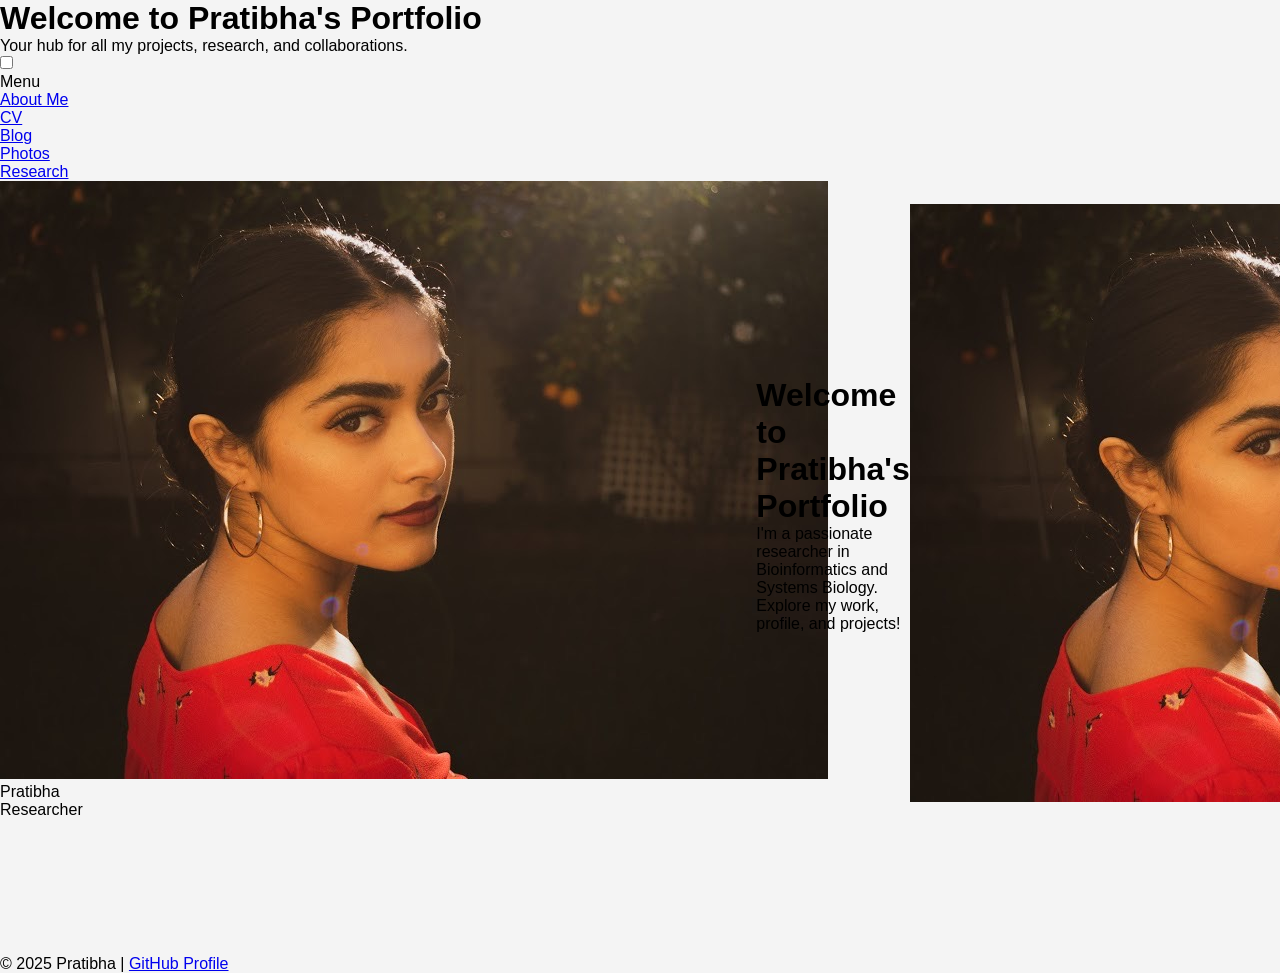
==== index.html @ 1243ffb3 "Update index.html" ====
<!DOCTYPE html>
<html lang="en">
<head>
    <meta charset="UTF-8">
    <meta name="viewport" content="width=device-width, initial-scale=1.0">
    <title>Pratibha's Portfolio</title>
    <link rel="stylesheet" href="assets/css/styles.css">
</head>
<body>
    <header>
        <h1>Welcome to Pratibha's Portfolio</h1>
        <p>Your hub for all my projects, research, and collaborations.</p>
    </header>
    <div class="container">
        <div id="nav-bar">
            <input type="checkbox" id="nav-toggle">
            <div id="nav-header">
                <label for="nav-toggle">
                    <div id="nav-toggle-burger"></div>
                </label>
                <div id="nav-title">Menu</div>
            </div>
            <div id="nav-content">
                <ul>
                    <li><a href="about.html">About Me</a></li>
                    <li><a href="cv.html">CV</a></li>
                    <li><a href="blog.html">Blog</a></li>
                    <li><a href="photos.html">Photos</a></li>
                    <li><a href="research.html">Research</a></li>
                </ul>
            </div>
            <div id="nav-footer">
                <div id="nav-footer-heading">
                    <div id="nav-footer-avatar">
                        <img src="assets/images/js/IMG_2873.JPG" alt="Profile Picture">
                    </div>
                    <div id="nav-footer-titlebox">
                        <p id="nav-footer-title">Pratibha</p>
                        <p id="nav-footer-subtitle">Researcher</p>
                    </div>
                </div>
            </div>
        </div>
        <div class="main-content">
            <div class="intro">
                <h1>Welcome to Pratibha's Portfolio</h1>
                <p>I'm a passionate researcher in Bioinformatics and Systems Biology. Explore my work, profile, and projects!</p>
            </div>
            <div class="profile-picture">
                <img src="assets/images/js/IMG_2873.JPG" alt="Profile Picture">
            </div>
            <div class="cta">
                <a href="https://github.com/your-username" target="_blank">Visit My GitHub</a>
            </div>
            <div class="features">
                <div class="feature">
                    <h3>Open Source Projects</h3>
                    <p>Explore a variety of open-source repositories covering diverse topics.</p>
                </div>
                <div class="feature">
                    <h3>Collaborative Work</h3>
                    <p>Discover my collaborative efforts with other developers and researchers.</p>
                </div>
                <div class="feature">
                    <h3>Documentation</h3>
                    <p>Comprehensive guides and documentation for all my projects.</p>
                </div>
            </div>
        </div>
    </div>
    <footer class="footer">
        <p>&copy; 2025 Pratibha | <a href="https://github.com/your-username" target="_blank">GitHub Profile</a></p>
    </footer>
</body>
</html>
---- assets/css/styles.css ----
/* General Reset */
* {
    margin: 0;
    padding: 0;
    box-sizing: border-box;
}

body {
    font-family: Roboto, sans-serif;
    background-color: #f4f4f4;
}

/* Container for the layout */
.container {
    display: flex;
    height: 100vh;
}

/* Sidebar styling */
.sidebar {
    width: 10%;
    background-color: rgba(51, 51, 51, 0.8); /* 80% opacity */
    color: white;
    padding: 20px;
    display: flex;
    flex-direction: column;
    align-items: center;
}

.sidebar h1 {
    font-size: 24px;
    margin-bottom: 30px;
}

.sidebar ul {
    list-style: none;
    padding: 0;
}

.sidebar ul li {
    margin: 15px 0;
}

.sidebar ul li a {
    color: white;
    text-decoration: none;
    font-size: 18px;
}

.sidebar ul li a:hover {
    text-decoration: underline;
}

/* Main content area styling */
.main-content {
    width: 80%;
    background: url('assets/images/profile.jpg') no-repeat center center;
    background-size: cover; /* Ensures the image covers the entire area */
    display: flex;
    justify-content: center;
    align-items: center;
}

/* Profile picture styling */
.profile-pic {
    width: 60%;
    height: auto;
    border-radius: 10px;
}
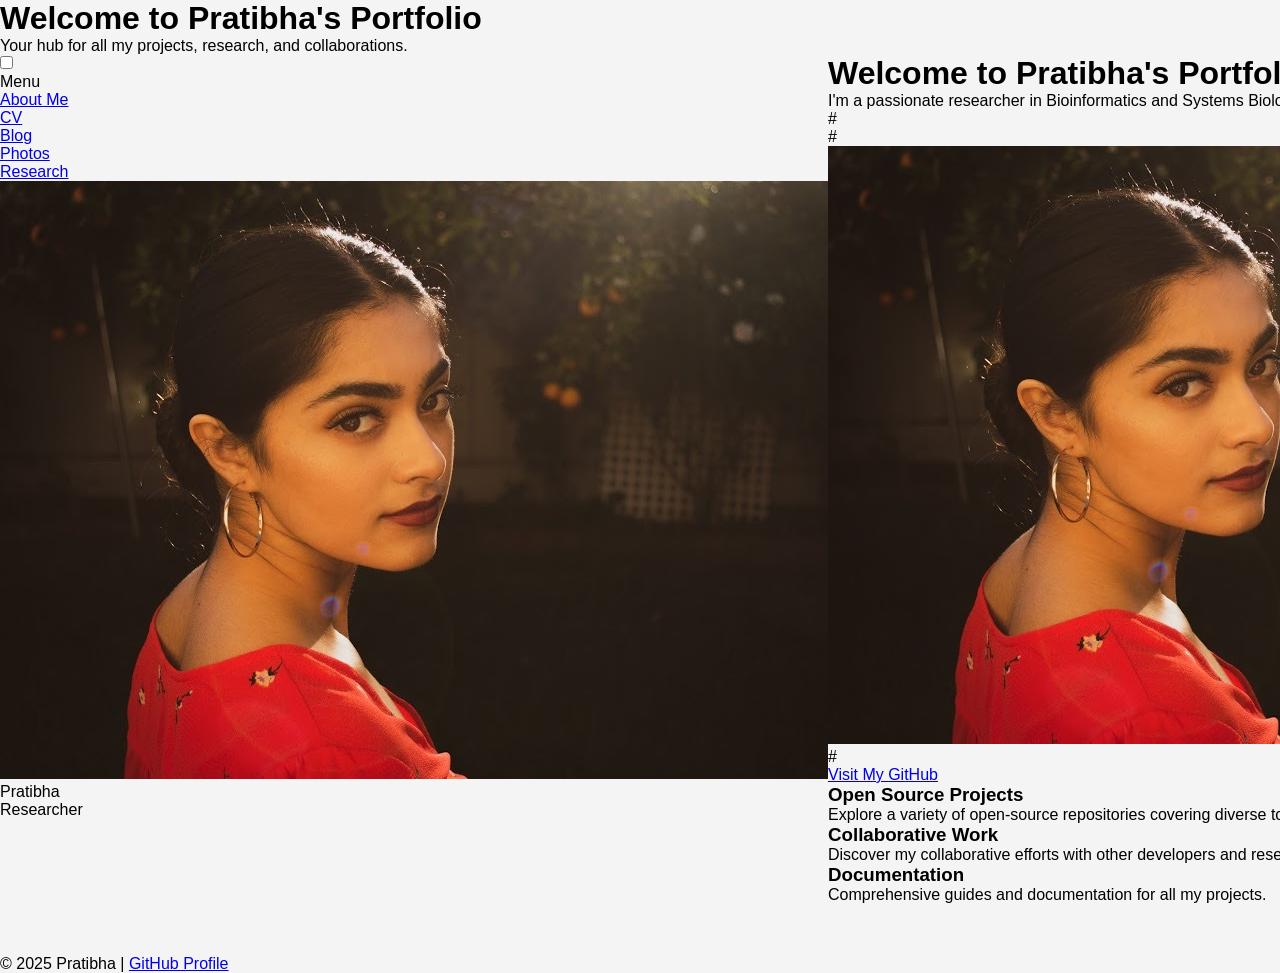
==== commit a650c711: "Update index.html" ====
--- a/index.html
+++ b/index.html
@@ -46,9 +46,9 @@
                 <h1>Welcome to Pratibha's Portfolio</h1>
                 <p>I'm a passionate researcher in Bioinformatics and Systems Biology. Explore my work, profile, and projects!</p>
             </div>
-            <div class="profile-picture">
-                <img src="assets/images/js/IMG_2873.JPG" alt="Profile Picture">
-            </div>
+            #<div class="profile-picture">
+            #    <img src="assets/images/js/IMG_2873.JPG" alt="Profile Picture">
+            #</div>
             <div class="cta">
                 <a href="https://github.com/your-username" target="_blank">Visit My GitHub</a>
             </div>
--- a/assets/css/styles.css
+++ b/assets/css/styles.css
@@ -16,40 +16,300 @@
     height: 100vh;
 }
 
-/* Sidebar styling */
-.sidebar {
-    width: 10%;
-    background-color: rgba(51, 51, 51, 0.8); /* 80% opacity */
-    color: white;
-    padding: 20px;
-    display: flex;
-    flex-direction: column;
-    align-items: center;
-}
-
-.sidebar h1 {
-    font-size: 24px;
-    margin-bottom: 30px;
-}
-
-.sidebar ul {
-    list-style: none;
-    padding: 0;
-}
-
-.sidebar ul li {
-    margin: 15px 0;
-}
-
-.sidebar ul li a {
-    color: white;
-    text-decoration: none;
-    font-size: 18px;
-}
-
-.sidebar ul li a:hover {
-    text-decoration: underline;
-}
+:root
+  --background: #9c88ff
+  --navbar-width: 256px
+  --navbar-width-min: 80px
+  --navbar-dark-primary: #18283b
+  --navbar-dark-secondary: #2c3e50
+  --navbar-light-primary: #f5f6fa
+  --navbar-light-secondary: #8392a5
+
+html, body
+  margin: 0
+  background: var(--background)
+
+#nav-toggle:checked
+  & ~ #nav-header
+    width: calc(var(--navbar-width-min) - 16px)
+
+  & ~#nav-content, & ~ #nav-footer
+    width: var(--navbar-width-min)
+  
+  & ~ #nav-header
+    #nav-title
+      opacity: 0
+      pointer-events: none
+      transition: opacity .1s
+
+    label[for="nav-toggle"]
+      left: calc(50% - 8px)
+      transform: translate(-50%)
+    
+    #nav-toggle-burger
+      background: var(--navbar-light-primary)
+
+      &:before, &::after
+        width: 16px
+        background: var(--navbar-light-secondary)
+        transform: translate(0, 0) rotate(0deg)
+
+  & ~ #nav-content
+    .nav-button
+      span
+        opacity: 0
+        transition: opacity .1s
+      
+      .fas
+        min-width: calc(100% - 16px)
+  
+  & ~ #nav-footer    
+    #nav-footer-avatar
+      margin-left: 0
+      left: 50%
+      transform: translate(-50%)
+
+    #nav-footer-titlebox, label[for="nav-footer-toggle"]
+      opacity: 0
+      transition: opacity .1s
+      pointer-events: none
+
+#nav-bar
+  position: absolute
+  left: 1vw
+  top: 1vw
+  height: calc(100% - 2vw)
+  background: var(--navbar-dark-primary)
+  border-radius: 16px
+  display: flex
+  flex-direction: column
+  color: var(--navbar-light-primary)
+  font-family: Verdana, Geneva, Tahoma, sans-serif
+  overflow: hidden
+  user-select: none
+
+  hr
+    margin: 0
+    position: relative
+    left: 16px
+    width: calc(100% - 32px)
+    border: none
+    border-top: solid 1px var(--navbar-dark-secondary)
+
+  a
+    color: inherit
+    text-decoration: inherit
+  
+  input[type="checkbox"]
+    display: none
+
+#nav-header
+  position: relative
+  width: var(--navbar-width)
+  left: 16px
+  width: calc(var(--navbar-width) - 16px)
+  min-height: 80px
+  background: var(--navbar-dark-primary)
+  border-radius: 16px
+  z-index: 2
+  display: flex
+  align-items: center
+  transition: width .2s
+
+  hr
+    position: absolute
+    bottom: 0
+
+#nav-title
+  font-size: 1.5rem
+  transition: opacity 1s
+
+label[for="nav-toggle"]
+  position: absolute
+  right: 0
+  width: 3rem
+  height: 100%
+  display: flex
+  align-items: center
+  justify-content: center
+  cursor: pointer
+
+#nav-toggle-burger
+  position: relative
+  width: 16px
+  height: 2px
+  background: var(--navbar-dark-primary)
+  border-radius: 99px
+  transition: background .2s
+
+  &:before, &:after
+    content: ''
+    position: absolute
+    top: -6px
+    width: 10px
+    height: 2px
+    background: var(--navbar-light-primary)
+    border-radius: 99px
+    transform: translate(2px, 8px) rotate(30deg)
+    transition: .2s
+  
+  &:after
+    top: 6px
+    transform: translate(2px, -8px) rotate(-30deg)
+
+#nav-content
+  margin: -16px 0
+  padding: 16px 0
+  position: relative
+  flex: 1
+  width: var(--navbar-width)
+  background: var(--navbar-dark-primary)
+  box-shadow: 0 0 0 16px var(--navbar-dark-primary)
+  direction: rtl
+  overflow-x: hidden
+  transition: width .2s
+
+  &::-webkit-scrollbar
+    width: 8px
+    height: 8px
+
+  &::-webkit-scrollbar-thumb
+    border-radius: 99px
+    background-color: #D62929
+  
+  &::-webkit-scrollbar-button
+    height: 16px
+
+#nav-content-highlight
+  position: absolute
+  left: 16px
+  top: -54 - 16px
+  width: calc(100% - 16px)
+  height: 54px
+  background: var(--background)
+  background-attachment: fixed
+  border-radius: 16px 0 0 16px
+  transition: top .2s
+
+  &:before, &:after
+    content: ''
+    position: absolute
+    right: 0
+    bottom: 100%
+    width: 32px
+    height: 32px
+    border-radius: 50%
+    box-shadow: 16px 16px var(--background)
+
+  &:after
+    top: 100%
+    box-shadow: 16px -16px var(--background)
+
+.nav-button
+  position: relative
+  margin-left: 16px
+  height: 54px
+  display: flex
+  align-items: center
+  color: var(--navbar-light-secondary)
+  direction: ltr
+  cursor: pointer
+  z-index: 1
+  transition: color .2s
+
+  span
+    transition: opacity 1s
+  
+  .fas
+    transition: min-width .2s
+
+  @for $i from 1 through 8
+    &:nth-of-type(#{$i}):hover
+      color: var(--navbar-dark-primary)
+
+      & ~ #nav-content-highlight
+        top: ($i - 1) * 54 + 16px
+
+#nav-bar .fas
+  min-width: 3rem
+  text-align: center
+
+#nav-footer
+  position: relative
+  width: var(--navbar-width)
+  height: 54px
+  background: var(--navbar-dark-secondary)
+  border-radius: 16px
+  display: flex
+  flex-direction: column
+  z-index: 2
+  transition: width .2s, height .2s
+
+#nav-footer-heading
+  position: relative
+  width: 100%
+  height: 54px
+  display: flex
+  align-items: center
+
+#nav-footer-avatar
+  position: relative
+  margin: 11px 0 11px 16px
+  left: 0
+  width: 32px
+  height: 32px
+  border-radius: 50%
+  overflow: hidden
+  transform: translate(0)
+  transition: .2s
+
+  img
+    height: 100%
+
+#nav-footer-titlebox
+  position: relative
+  margin-left: 16px
+  width: 10px
+  display: flex
+  flex-direction: column
+  transition: opacity 1s
+
+#nav-footer-subtitle
+  color: var(--navbar-light-secondary)
+  font-size: .6rem
+
+#nav-toggle:not(:checked) ~ #nav-footer-toggle:checked + #nav-footer
+  height: 30%
+  min-height: 54px
+
+  label[for="nav-footer-toggle"]
+    transform: rotate(180deg)
+
+label[for="nav-footer-toggle"]
+  position: absolute
+  right: 0
+  width: 3rem
+  height: 100%
+  display: flex
+  align-items: center
+  cursor: pointer
+  transition: transform .2s, opacity .2s
+
+#nav-footer-content
+  margin: 0 16px 16px 16px
+  border-top: solid 1px var(--navbar-light-secondary)
+  padding: 16px 0
+  color: var(--navbar-light-secondary)
+  font-size: .8rem
+  overflow: auto
+
+  &::-webkit-scrollbar
+    width: 8px
+    height: 8px
+
+  &::-webkit-scrollbar-thumb
+    border-radius: 99px
+    background-color: #D62929
 
 /* Main content area styling */
 .main-content {
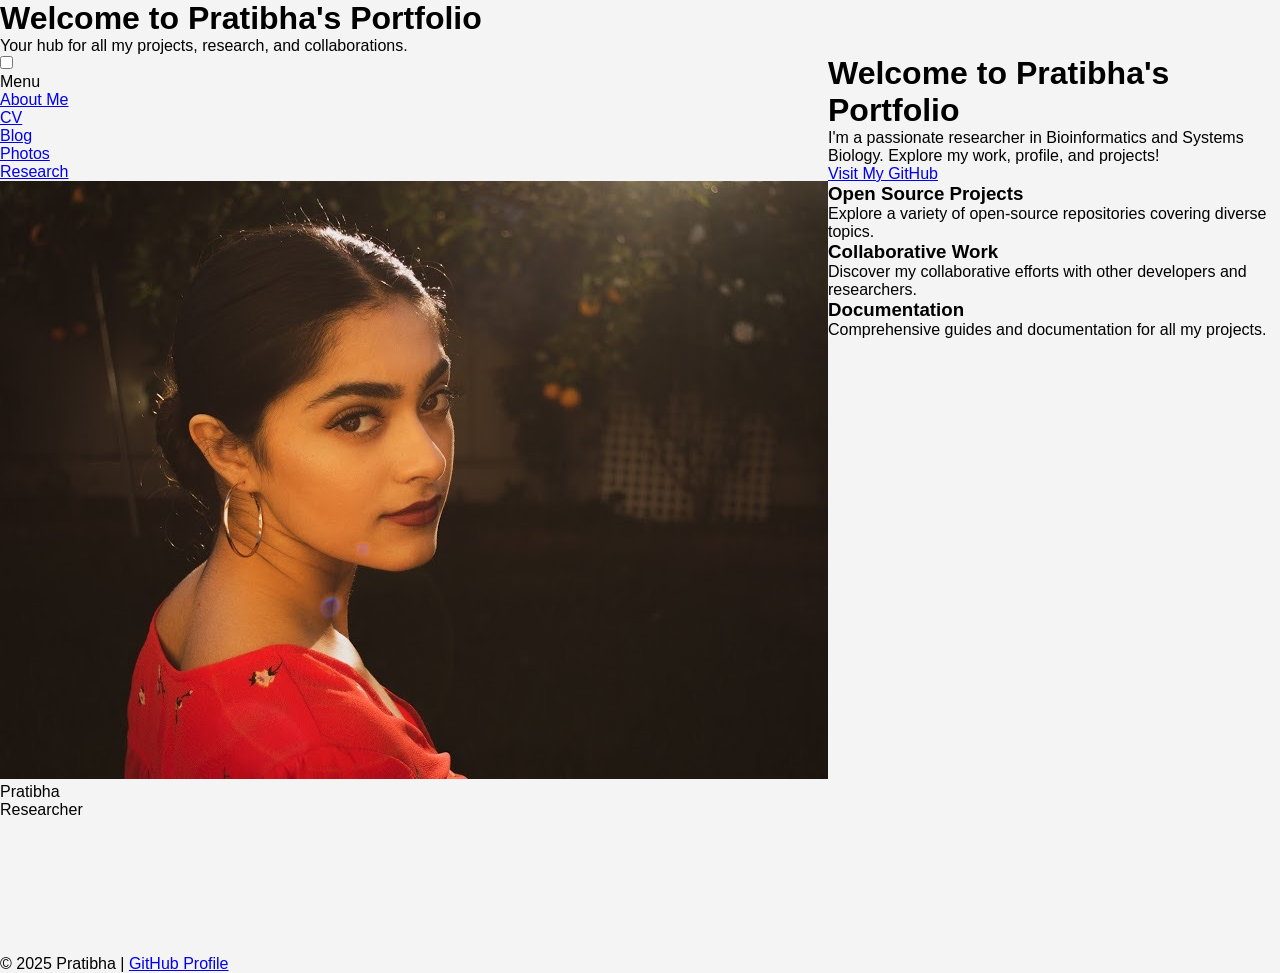
==== commit 5138d45d: "Update index.html" ====
--- a/index.html
+++ b/index.html
@@ -46,9 +46,6 @@
                 <h1>Welcome to Pratibha's Portfolio</h1>
                 <p>I'm a passionate researcher in Bioinformatics and Systems Biology. Explore my work, profile, and projects!</p>
             </div>
-            #<div class="profile-picture">
-            #    <img src="assets/images/js/IMG_2873.JPG" alt="Profile Picture">
-            #</div>
             <div class="cta">
                 <a href="https://github.com/your-username" target="_blank">Visit My GitHub</a>
             </div>
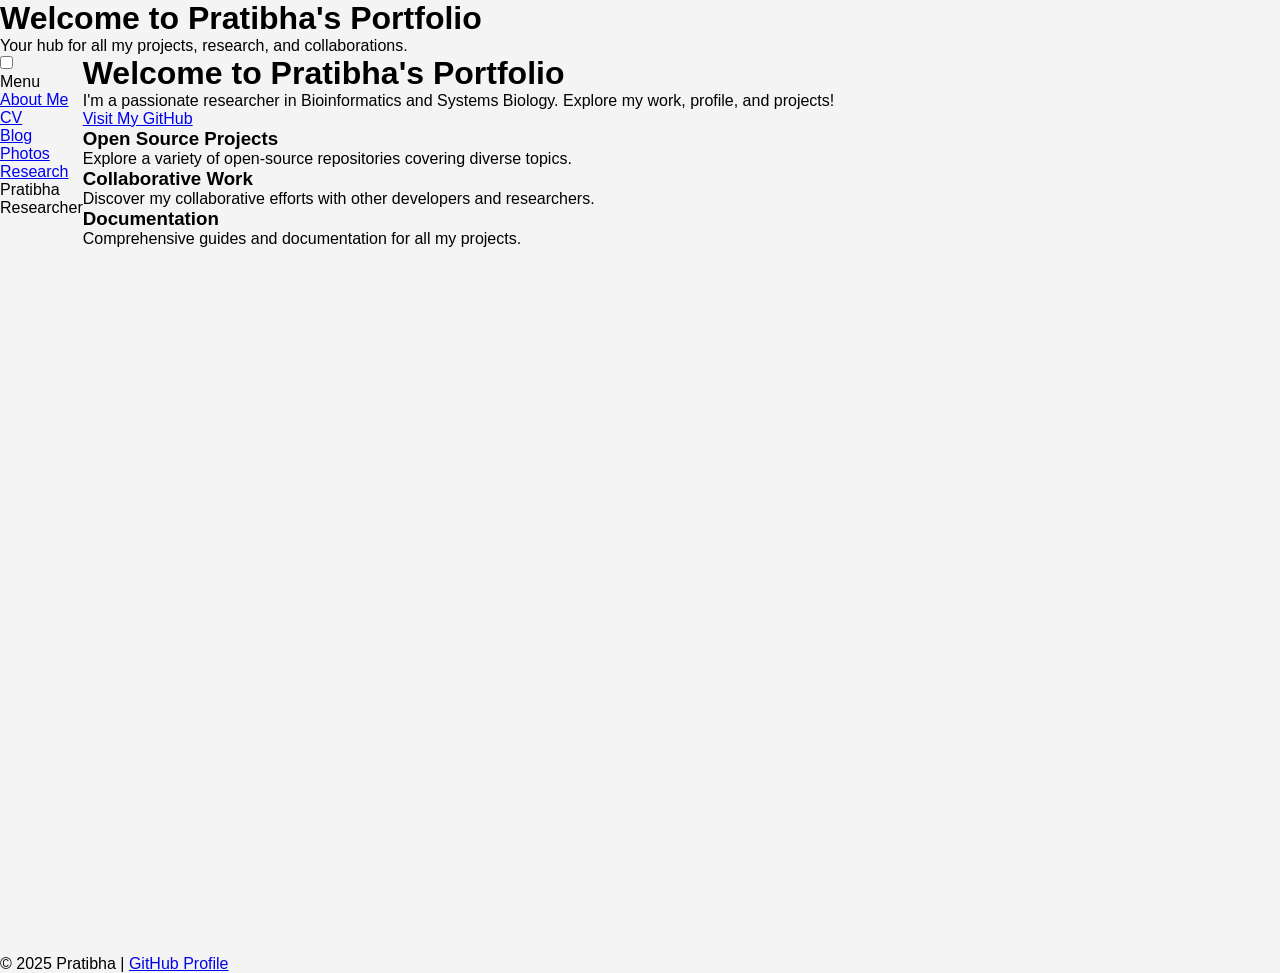
==== commit 3c29a216: "Update index.html" ====
--- a/index.html
+++ b/index.html
@@ -31,9 +31,6 @@
             </div>
             <div id="nav-footer">
                 <div id="nav-footer-heading">
-                    <div id="nav-footer-avatar">
-                        <img src="assets/images/js/IMG_2873.JPG" alt="Profile Picture">
-                    </div>
                     <div id="nav-footer-titlebox">
                         <p id="nav-footer-title">Pratibha</p>
                         <p id="nav-footer-subtitle">Researcher</p>
--- a/assets/css/styles.css
+++ b/assets/css/styles.css
@@ -320,10 +320,3 @@
     justify-content: center;
     align-items: center;
 }
-
-/* Profile picture styling */
-.profile-pic {
-    width: 60%;
-    height: auto;
-    border-radius: 10px;
-}
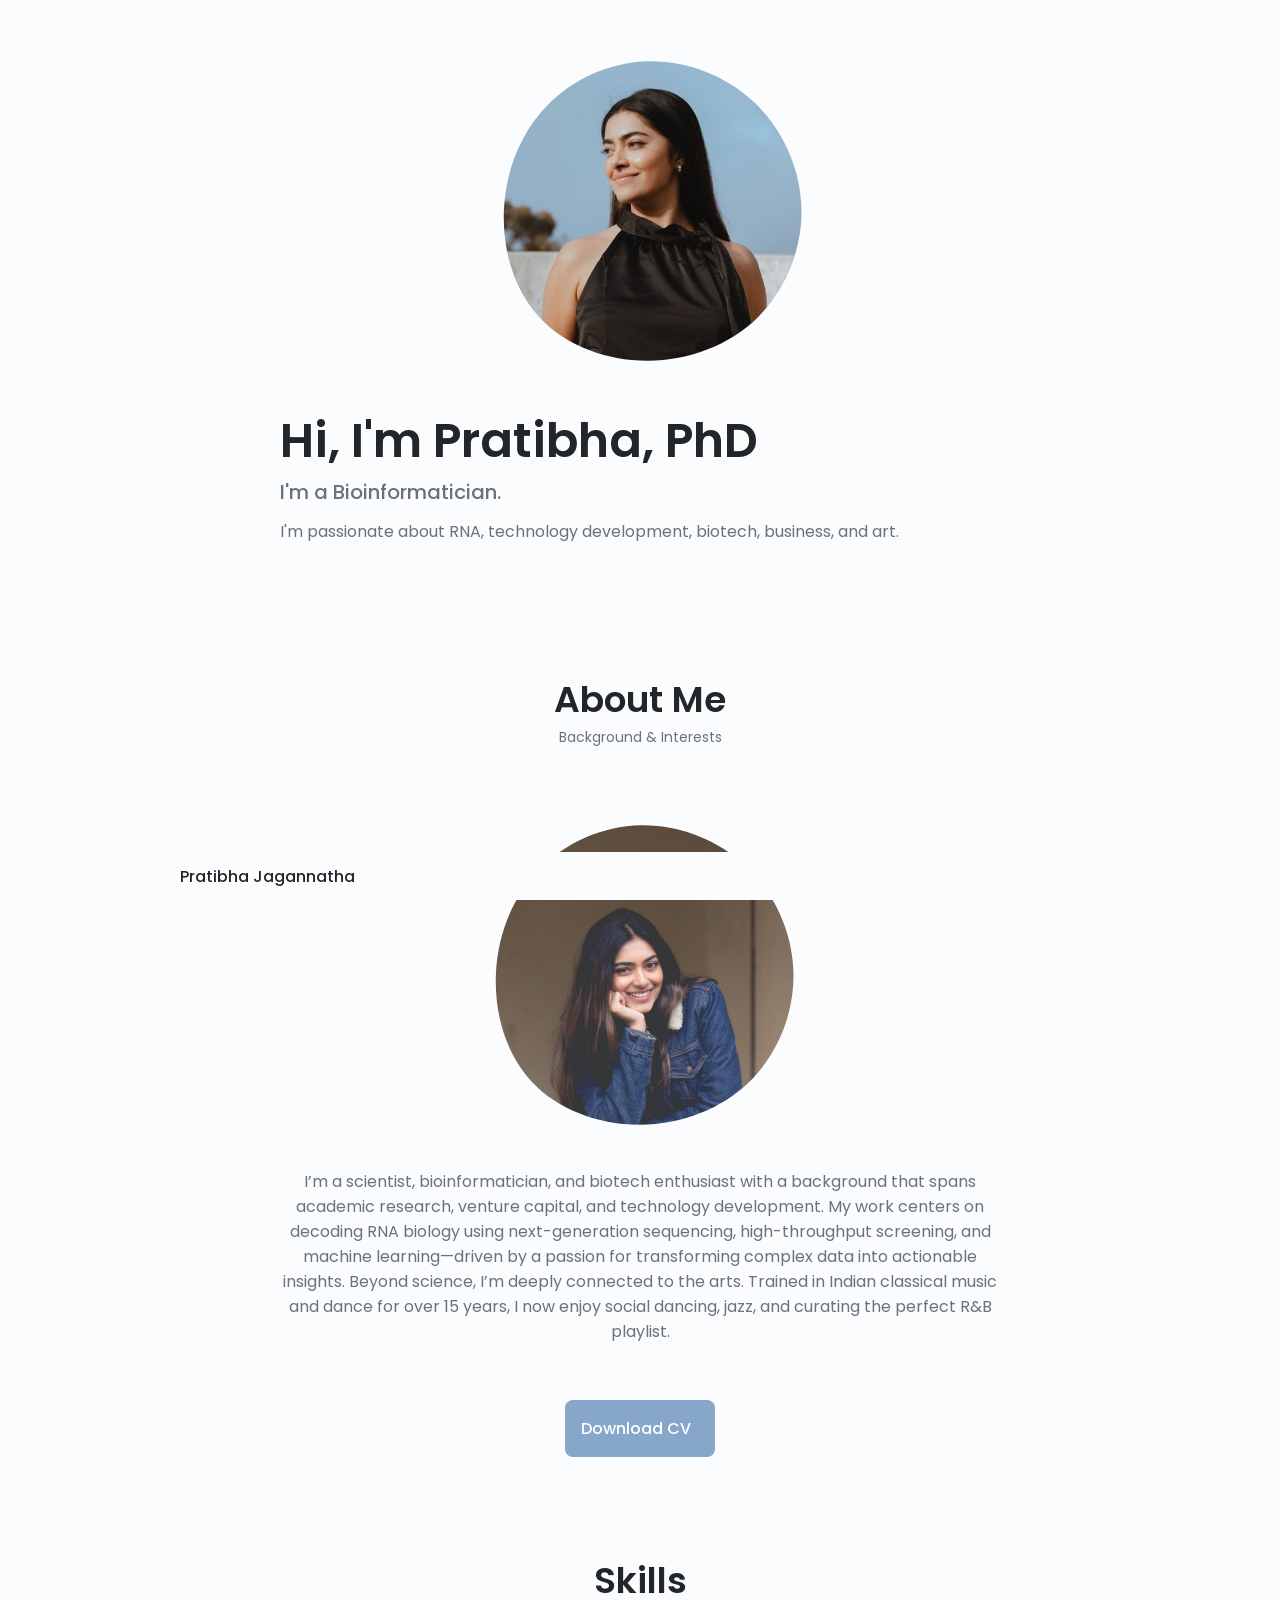
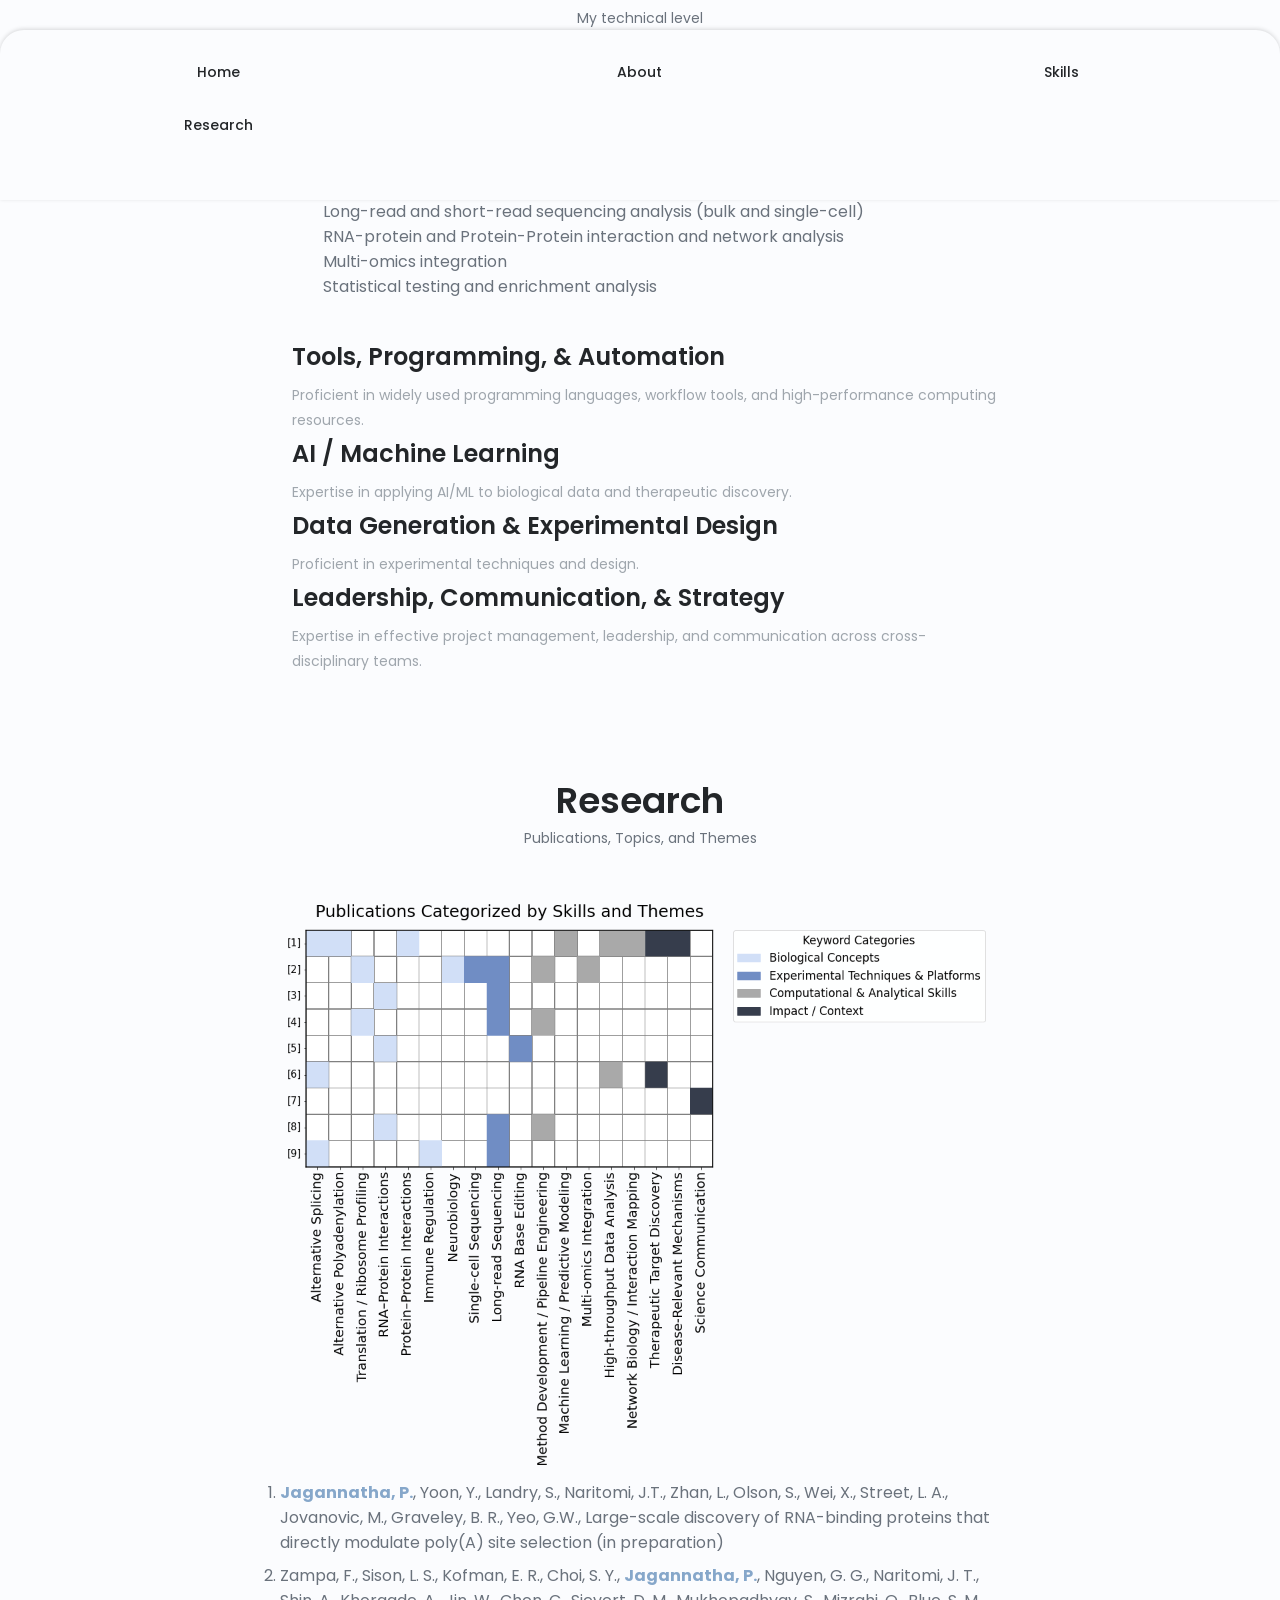
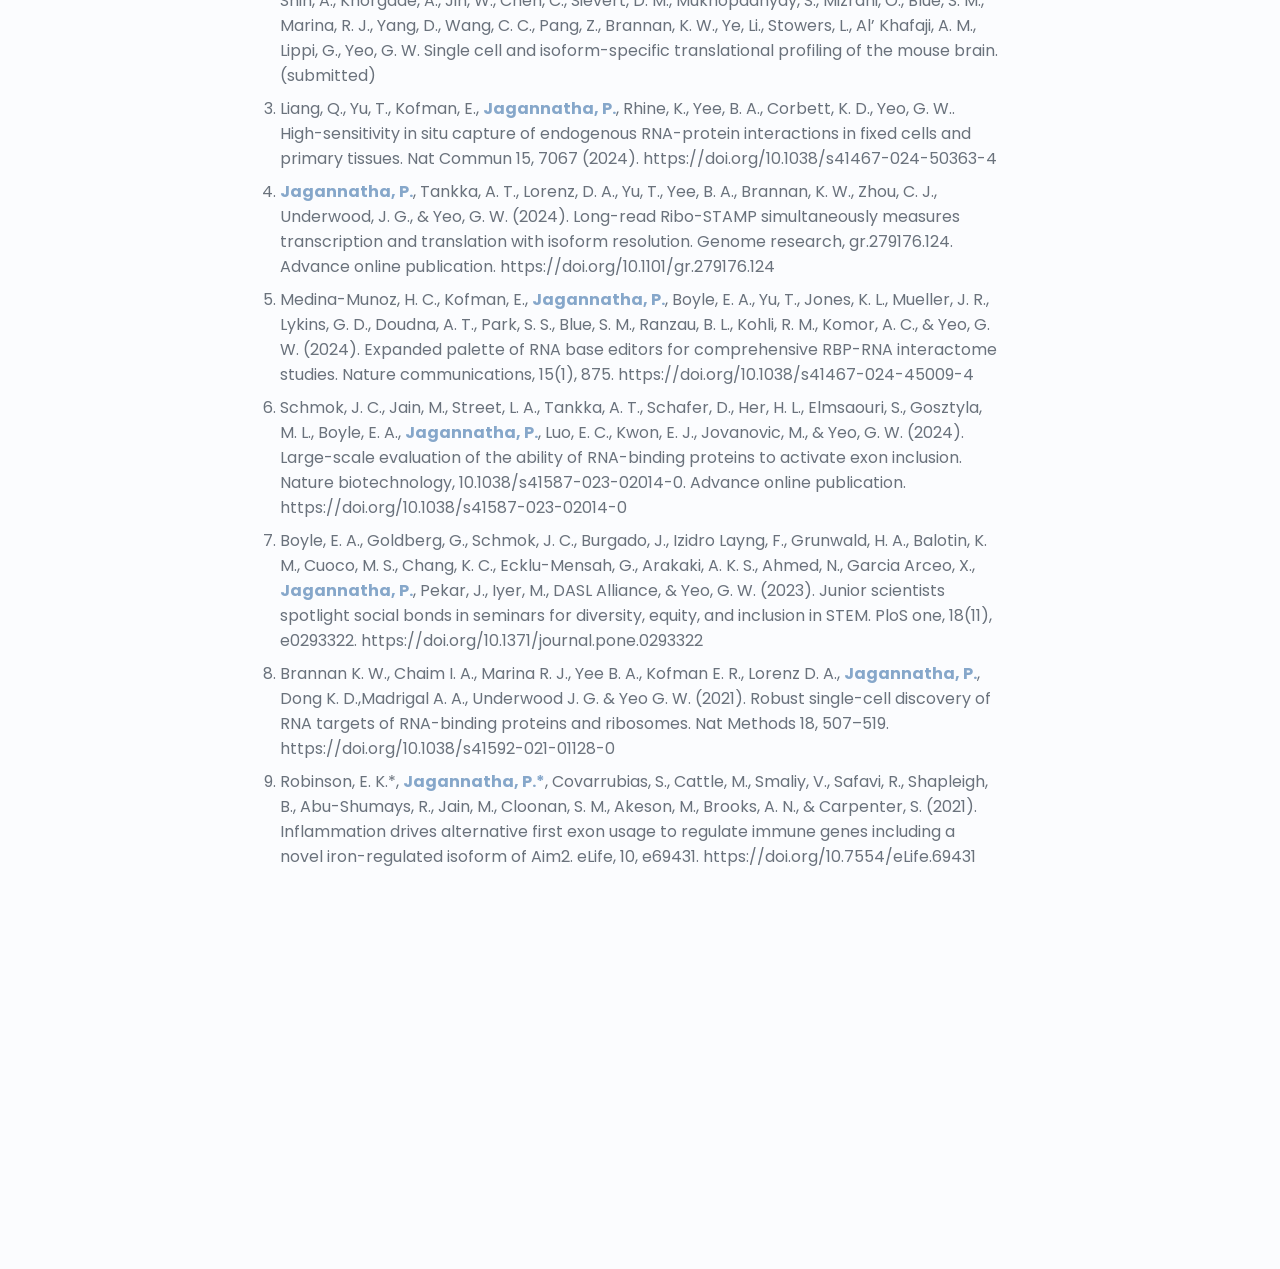
==== commit d39f98fb: "Initial website upload" ====
--- a/index.html
+++ b/index.html
@@ -1,70 +1,405 @@
-<!DOCTYPE html>
-<html lang="en">
-<head>
-    <meta charset="UTF-8">
-    <meta name="viewport" content="width=device-width, initial-scale=1.0">
-    <title>Pratibha's Portfolio</title>
-    <link rel="stylesheet" href="assets/css/styles.css">
-</head>
-<body>
-    <header>
-        <h1>Welcome to Pratibha's Portfolio</h1>
-        <p>Your hub for all my projects, research, and collaborations.</p>
-    </header>
-    <div class="container">
-        <div id="nav-bar">
-            <input type="checkbox" id="nav-toggle">
-            <div id="nav-header">
-                <label for="nav-toggle">
-                    <div id="nav-toggle-burger"></div>
-                </label>
-                <div id="nav-title">Menu</div>
-            </div>
-            <div id="nav-content">
-                <ul>
-                    <li><a href="about.html">About Me</a></li>
-                    <li><a href="cv.html">CV</a></li>
-                    <li><a href="blog.html">Blog</a></li>
-                    <li><a href="photos.html">Photos</a></li>
-                    <li><a href="research.html">Research</a></li>
-                </ul>
-            </div>
-            <div id="nav-footer">
-                <div id="nav-footer-heading">
-                    <div id="nav-footer-titlebox">
-                        <p id="nav-footer-title">Pratibha</p>
-                        <p id="nav-footer-subtitle">Researcher</p>
-                    </div>
-                </div>
-            </div>
-        </div>
-        <div class="main-content">
-            <div class="intro">
-                <h1>Welcome to Pratibha's Portfolio</h1>
-                <p>I'm a passionate researcher in Bioinformatics and Systems Biology. Explore my work, profile, and projects!</p>
-            </div>
-            <div class="cta">
-                <a href="https://github.com/your-username" target="_blank">Visit My GitHub</a>
-            </div>
-            <div class="features">
-                <div class="feature">
-                    <h3>Open Source Projects</h3>
-                    <p>Explore a variety of open-source repositories covering diverse topics.</p>
-                </div>
-                <div class="feature">
-                    <h3>Collaborative Work</h3>
-                    <p>Discover my collaborative efforts with other developers and researchers.</p>
-                </div>
-                <div class="feature">
-                    <h3>Documentation</h3>
-                    <p>Comprehensive guides and documentation for all my projects.</p>
-                </div>
-            </div>
-        </div>
-    </div>
-    <footer class="footer">
-        <p>&copy; 2025 Pratibha | <a href="https://github.com/your-username" target="_blank">GitHub Profile</a></p>
-    </footer>
-</body>
-</html>
-
+<!DOCTYPE html>
+    <html lang="en">
+    <head>
+        <meta charset="UTF-8">
+        <meta name="viewport" content="width=device-width, initial-scale=1.0">
+
+        <!--==================== UNICONS ====================-->
+        <link rel="stylesheet" href="https://unicons.iconscout.com/release/v4.0.8/css/line.css">
+        
+        <!--==================== SWIPER CSS ====================-->
+        <link rel="stylesheet" href="assets/css/swiper-bundle.min.css">
+        
+        <!--==================== CSS ====================-->
+        <link rel="stylesheet" href="/assets/css/styles.css">
+
+        <title>Pratibha Jagannatha</title>
+    </head>
+    <body>
+        <!--==================== HEADER ====================-->
+        <header class="header" id="header">
+            <nav class="nav container">
+                <a href="#" class="nav__logo">Pratibha Jagannatha</a>
+                <div class="nav__menu" id="nav-menu">
+                    <ul class="nav__list grid">
+                        <li class="nav__item">
+                            <a href="#home" class="nav__link">
+                                <i class="uil uil-estate nav__icon"></i> Home
+                            </a>
+                        </li>
+                        <li class="nav__item">
+                            <a href="#about" class="nav__link">
+                                <i class="uil uil-user-square nav__icon"></i> About
+                            </a>
+                        </li>
+                        <li class="nav__item">
+                            <a href="#skills" class="nav__link">
+                                <i class="uil uil-bag nav__icon"></i> Skills
+                            </a>
+                        </li>
+                        <li class="nav__item">
+                            <a href="#research" class="nav__link">
+                                <i class="uil uil-cell nav__icon"></i> Research
+                            </a>
+                        </li>
+                        <!-- <li class="nav__item"> -->
+                            <!-- <a href="#contact" class="nav__link"> -->
+                                <!-- <i class="uil uil-envelope nav__icon"></i> Contact -->
+                            <!-- </a> -->
+                        <!-- </li> -->
+                    </ul>
+                    <i class="uil uil-times nav__close" id="nav-close"></i>
+                </div>
+
+                <div class="nav__btns">
+                    <div class="nav__toggle" id="nav-toggle">
+                        <i class="uil uil-apps"></i>
+                    </div>
+                </div>
+            </nav>
+            
+        </header>
+
+        <!--==================== MAIN ====================-->
+        <main class="main">
+            <!--==================== HOME ====================-->
+            <section class="home section" id="home">
+                <div class="home__container container grid">
+                    <div class="home__container grid">
+                        <div class="home__social">
+                            <a href="https://www.linkedin.com/in/pratibha-jagannatha/" target="_blank" class="home__social-icon">
+                                <i class="uil uil-linkedin"></i>
+                            </a>
+                        </div>
+                        <div class="home__img">
+                            <!-- <svg class="home__blob" viewBox="0 0 200 187" xmlns="http://www.w3.org/2000/svg" xmlns:xlink="http://www.w3.org/1999/xlink">
+                                <mask id="mask0" mask-type="alpha">
+                                    <path d="M190.312 36.4879C206.582 62.1187 201.309 102.826 182.328 134.186C163.346 165.547 
+                                    130.807 187.559 100.226 186.353C69.6454 185.297 41.0228 161.023 21.7403 129.362C2.45775 
+                                    97.8511 -7.48481 59.1033 6.67581 34.5279C20.9871 10.1032 59.7028 -0.149132 97.9666 
+                                    0.00163737C136.23 0.303176 174.193 10.857 190.312 36.4879Z"/>
+                                </mask>
+                                <g mask="url(#mask0)">
+                                    <path d="M190.312 36.4879C206.582 62.1187 201.309 102.826 182.328 134.186C163.346 
+                                    165.547 130.807 187.559 100.226 186.353C69.6454 185.297 41.0228 161.023 21.7403 
+                                    129.362C2.45775 97.8511 -7.48481 59.1033 6.67581 34.5279C20.9871 10.1032 59.7028 
+                                    -0.149132 97.9666 0.00163737C136.23 0.303176 174.193 10.857 190.312 36.4879Z"/>
+                                    <image class="home__blob-img" x="-20" y="-15" href="assets/img/IMG_8967 copy.JPG"/>
+                                </g>
+                            </svg> -->
+                            <svg class="home__blob" viewBox="0 0 200 200" xmlns="http://www.w3.org/2000/svg" xmlns:xlink="http://www.w3.org/1999/xlink">
+                                <mask id="mask0" mask-type="alpha">
+                                  <path 
+                                    transform="translate(100 100)" 
+                                    d="M60.7,-59.8C76.9,-44.4,87.1,-22.2,87.7,0.6C88.3,23.4,79.2,46.7,63,62.8C46.7,78.9,23.4,87.7,-0.1,87.8C-23.5,87.9,-47,79.2,-62,63.1C-77,47,-83.4,23.5,-82.3,1.1C-81.2,-21.3,-72.6,-42.6,-57.6,-58C-42.6,-73.4,-21.3,-82.9,0.4,-83.3C22.2,-83.7,44.4,-75.2,60.7,-59.8Z"
+                                  />
+                                </mask>
+                                <g mask="url(#mask0)">
+                                  <path 
+                                    transform="translate(100 100)" 
+                                    d="M60.7,-59.8C76.9,-44.4,87.1,-22.2,87.7,0.6C88.3,23.4,79.2,46.7,63,62.8C46.7,78.9,23.4,87.7,-0.1,87.8C-23.5,87.9,-47,79.2,-62,63.1C-77,47,-83.4,23.5,-82.3,1.1C-81.2,-21.3,-72.6,-42.6,-57.6,-58C-42.6,-73.4,-21.3,-82.9,0.4,-83.3C22.2,-83.7,44.4,-75.2,60.7,-59.8Z"
+                                  />
+                                  <image class="home__blob-img" x="-25" y="-20" href="assets/img/IMG_8967 copy.JPG"/>
+                                </g>
+                              </svg>
+                        </div>
+
+                        <div class="home__data">
+                            <h1 class="home__title">Hi, I'm Pratibha, PhD</h1>
+                            <h3 class="home__subtitle">I'm a Bioinformatician.</h3>
+                            <p class="home__description">I'm passionate about RNA, technology development, biotech, business, and art.</p>
+                            <!-- <a href="#contact" class="button button--flex"> -->
+                                <!-- Contact Me <i class="uil uil-message button__icon"></i> -->
+                            <!-- </a> -->
+                        </div>
+                    </div>
+
+                    <div class="home__scroll">
+                        <a href="#about" class="home__scroll-button button--flex">
+                            <i class="uil uil-mouse-alt-2 home__scroll-mouse"></i>
+                            <span class="home__scroll-name">Scroll down</span>
+                            <i class="uil uil-arrow-down home__scroll-arrow"></i>
+                        </a>
+                    </div>
+                </div>
+                
+            </section>
+
+            <!--==================== ABOUT ====================-->
+            <section class="about section" id="about">
+                <h2 class="section__title">About Me</h2>
+                <span class="section__subtitle">Background & Interests</span>
+                <div class="about__container container grid">
+                    <div class="about__img">
+                        <svg class="about__blob" viewBox="0 0 200 200" xmlns="http://www.w3.org/2000/svg" xmlns:xlink="http://www.w3.org/1999/xlink">
+                            <mask id="mask1" mask-type="alpha">
+                              <path 
+                                transform="translate(100 100)" 
+                                d="M60.7,-59.8C76.9,-44.4,87.1,-22.2,87.7,0.6C88.3,23.4,79.2,46.7,63,62.8C46.7,78.9,23.4,87.7,-0.1,87.8C-23.5,87.9,-47,79.2,-62,63.1C-77,47,-83.4,23.5,-82.3,1.1C-81.2,-21.3,-72.6,-42.6,-57.6,-58C-42.6,-73.4,-21.3,-82.9,0.4,-83.3C22.2,-83.7,44.4,-75.2,60.7,-59.8Z"
+                              />
+                            </mask>
+                            <g mask="url(#mask1)">
+                              <path 
+                                transform="translate(100 100)" 
+                                d="M60.7,-59.8C76.9,-44.4,87.1,-22.2,87.7,0.6C88.3,23.4,79.2,46.7,63,62.8C46.7,78.9,23.4,87.7,-0.1,87.8C-23.5,87.9,-47,79.2,-62,63.1C-77,47,-83.4,23.5,-82.3,1.1C-81.2,-21.3,-72.6,-42.6,-57.6,-58C-42.6,-73.4,-21.3,-82.9,0.4,-83.3C22.2,-83.7,44.4,-75.2,60.7,-59.8Z"
+                              />
+                              <image class="about__blob-img" x="-15" y="-30" href="assets/img/IMG_2631.JPG"/>
+                            </g>
+                          </svg>
+
+                    </div>
+                    <div class="about__data">
+                        <p class="about__description">I’m a scientist, bioinformatician, and biotech enthusiast with a background that spans academic research, venture capital, and technology development. My work centers on decoding RNA biology using next-generation sequencing, high-throughput screening, and machine learning—driven by a passion for transforming complex data into actionable insights. Beyond science, I’m deeply connected to the arts. Trained in Indian classical music and dance for over 15 years, I now enjoy social dancing, jazz, and curating the perfect R&B playlist.</p>
+                    </div>
+
+                    <div class="about__buttons">
+                        <a download="" href="/assets/pdf/Jagannatha_Pratibha_CV_Apr2025.pdf" class="button button--flex">
+                            Download CV <i class="uil uil-download-alt button__icon"></i>
+                        </a>
+                    </div>
+
+                </div>
+            </section>
+
+            <!--==================== SKILLS ====================-->
+            <section class="skills section" id="skills">
+                <h2 class="section__title">Skills</h2>
+                <span class="section__subtitle">My technical level</span>
+
+                <div class="skills__container container grid">
+                    <!--==================== SKILLS 1 ====================-->
+                    <div class="skills__content skills__open">
+                        <div class="skills__header">
+                            <i class="uil uil-dna skills__icon"></i>
+                            <div>
+                                <h2 class="skills__titles">Computational Biology & Bioinformatics</h2>
+                                <span class="skills__subtitle">Expertise in the construction and implementation of analysis pipelines and integrative analysis. </span>
+                            </div>
+                            <i class="uil uil-angle-down skills__arrow"></i>
+                        </div>
+                        <div class="skills__list grid">
+                            <ul>
+                                <li> Transcriptome assembly and quantification </li>
+                                <li> Alternative splicing and polyadenylation analysis </li>
+                                <li>Long-read and short-read sequencing analysis (bulk and single-cell)</li>
+                                <li>RNA-protein and Protein-Protein interaction and network analysis</li>
+                                <li>Multi-omics integration</li>
+                                <li>Statistical testing and enrichment analysis</li>
+                            </ul>  
+                        </div>
+                    </div>
+                    <!--==================== SKILLS 2 ====================-->
+                    <div class="skills__content skills__close">
+                        <div class="skills__header">
+                            <i class="uil uil-desktop skills__icon"></i>
+                            <div>
+                                <h2 class="skills__titles">Tools, Programming, & Automation</h2>
+                                <span class="skills__subtitle">Proficient in widely used programming languages, workflow tools, and high-performance computing resources. </span>
+                            </div>
+                            <i class="uil uil-angle-down skills__arrow"></i>
+                        </div>
+                        <div class="skills__list grid">
+                            <ul>
+                                <li>Python, R, Jupyter</li>
+                                <li>Linux, Bash</li>
+                                <li>Data visualization</li>
+                                <li>GitHub</li>
+                                <li>HPC Cluster Computing</li>
+                                <li>Snakemake</li>
+                                <li>AWS</li>
+                            </ul>  
+                        </div>
+                    </div>
+                    <!--==================== SKILLS 3 ====================-->
+                    <div class="skills__content skills__close">
+                        <div class="skills__header">
+                            <i class="uil uil-share-alt skills__icon"></i>
+                            <div>
+                                <h2 class="skills__titles">AI / Machine Learning</h2>
+                                <span class="skills__subtitle">Expertise in applying AI/ML to biological data and therapeutic discovery. </span>
+                            </div>
+                            <i class="uil uil-angle-down skills__arrow"></i>
+                        </div>
+                        <div class="skills__list grid">
+                            <ul>
+                                <li>Deep learning (standard Python packages)</li>
+                                <li>Predictive modeling</li>
+                                <li>Feature engineering for biological sequence</li>
+                                <li>HPC Cluster Computing</li>
+                                <li>Model interpretation and validation</li>
+                            </ul>  
+                        </div>
+                    </div>
+                    <!--==================== SKILLS 4 ====================-->
+                    <div class="skills__content skills__close">
+                        <div class="skills__header">
+                            <i class="uil uil-flask skills__icon"></i>
+                            <div>
+                                <h2 class="skills__titles">Data Generation & Experimental Design</h2>
+                                <span class="skills__subtitle">Proficient in experimental techniques and design. </span>
+                            </div>
+                            <i class="uil uil-angle-down skills__arrow"></i>
+                        </div>
+                        <div class="skills__list grid">
+                            <ul>
+                                <li>High-throughput screening</li>
+                                <li>Molecular biology techniques</li>
+                                <li>Cell culture</li>
+                                <li>Library preparation</li>
+                            </ul>  
+                        </div>
+                    </div>
+
+                    <!--==================== SKILLS 5 ====================-->
+                    <div class="skills__content skills__close">
+                        <div class="skills__header">
+                            <i class="uil uil-flask skills__icon"></i>
+                            <div>
+                                <h2 class="skills__titles">Leadership, Communication, & Strategy</h2>
+                                <span class="skills__subtitle">Expertise in effective project management, leadership, and communication across cross-disciplinary teams. </span>
+                            </div>
+                            <i class="uil uil-angle-down skills__arrow"></i>
+                        </div>
+                        <div class="skills__list grid">
+                            <ul>
+                                <li>Scientific due dilligence</li>
+                                <li>Project planning</li>
+                                <li>Public speaking</li>
+                                <li>Collaboration</li>
+                            </ul>  
+                        </div>
+                    </div>
+                </div>
+            </section>
+
+            <!--==================== PORTFOLIO ====================-->
+            <section class="portfolio section" id="research">
+                <h2 class="section__title">Research</h2>
+                <span class="section__subtitle">Publications, Topics, and Themes</span>
+
+                <!-- <div class="portfolio__container container swiper-container"> -->
+                    <!-- <div class="swiper-wrapper"> -->
+                        <!--==================== PORTFOLIO 1====================-->
+                        <!-- <div class="portfolio__content grid swiper-slide"> -->
+                            <!-- <img src="/assets/img/AFE_eLIFE.png" alt="" class="portfolio__img"> -->
+
+                            <!-- <div class="portfolio__data"> -->
+                                <!-- <h3 class="porfolio__title">mRNA Isoform-mediated Immune Regulation</h3> -->
+                                <!-- <p class="portfolio__description">Discovered unannotated inflammatory mRNA isoforms, including an iron-regulated Aim2 transcript, using long-read RNA sequencing in innate immune activation.</p> -->
+                                <!-- <a href="https://elifesciences.org/articles/69431" target="_blank" class="button button--flex button--small portfolio--button"> -->
+                                    <!-- Publication -->
+                                    <!-- <i class="uil uil-arrow-right button__icon"></i> -->
+                                <!-- </a> -->
+                            <!-- </div> -->
+                        <!-- </div> -->
+
+                        <!--==================== PORTFOLIO 2====================-->
+                        <!-- <div class="portfolio__content grid swiper-slide"> -->
+                            <!-- <img src="/assets/img/RiboSTAMP.png" alt="" class="portfolio__img"> -->
+
+                            <!-- <div class="portfolio__data"> -->
+                                <!-- <h3 class="porfolio__title">mRNA Isoform-Resolved Translation Profiling</h3> -->
+                                <!-- <p class="portfolio__description">Developed LR-Ribo-STAMP, a long-read RNA editing-based framework to simultaneously measure transcription and translation at the mRNA isoform level, revealing regulatory elements and condition-specific translational shifts.</p> -->
+                                <!-- <a href="https://genome.cshlp.org/content/34/11/2012" target="_blank" class="button button--flex button--small portfolio--button"> -->
+                                    <!-- Publication -->
+                                    <!-- <i class="uil uil-arrow-right button__icon"></i> -->
+                                <!-- </a> -->
+                            <!-- </div> -->
+                        <!-- </div> -->
+
+                        <!--==================== PORTFOLIO 3====================-->
+                        <!-- <div class="portfolio__content grid swiper-slide"> -->
+                            <!-- <img src="/assets/img/APA.png" alt="" class="portfolio__img"> -->
+                            <!-- <div class="portfolio__data"> -->
+                                <!-- <h3 class="porfolio__title">High-Throughput Screening of RNA Binding Proteins and AI/ML Applications</h3> -->
+                                <!-- <p class="portfolio__description">Details coming soon.</p> -->
+                                <!-- <a href="#" class="button button--flex button--small portfolio--button"> -->
+                                    <!-- Publication -->
+                                    <!-- <i class="uil uil-arrow-right button__icon"></i> -->
+                                <!-- </a> -->
+                            <!-- </div> -->
+                        <!-- </div> -->
+                    <!-- </div> -->
+                    
+                    <!-- <div class="swiper-button-next"> -->
+                        <!-- <i class="uil uil-angle-double-right swiper-portfolio-icon"></i> -->
+
+                    <!-- </div> -->
+                    <!-- <div class="swiper-button-prev"> -->
+                        <!-- <i class="uil uil-angle-double-left swiper-portfolio-icon"></i> -->
+
+
+                    <!-- </div> -->
+                    <!-- <div class="swiper-pagination"></div> -->
+
+                
+
+                <!-- </div> -->
+
+                <div class="portfolio__allpubs">
+                    <!-- <h3 class="section__subtitle">All Research Publications</h3> -->
+                    <img src="/assets/img/pub_chart.png" alt="" class="research__img">
+
+                    <ol>
+                        <li>
+                            <strong>Jagannatha, P.</strong>, Yoon, Y., Landry, S., Naritomi, J.T., Zhan, L., Olson, S., Wei, X., Street, L. A., Jovanovic, M., Graveley, B. R., Yeo, G.W., Large-scale discovery of RNA-binding proteins that directly modulate poly(A) site selection (in preparation)
+                        </li>
+                        <li>
+                            Zampa, F., Sison, L. S., Kofman, E. R., Choi, S. Y., <strong>Jagannatha, P.</strong>, Nguyen, G. G., Naritomi, J. T., Shin, A., Khorgade, A., Jin, W., Chen, C., Sievert, D. M., Mukhopadhyay, S., Mizrahi, O., Blue, S. M., Marina, R. J., Yang, D., Wang, C. C., Pang, Z., Brannan, K. W., Ye, Li., Stowers, L., Al’ Khafaji, A. M., Lippi, G., Yeo, G. W. Single cell and isoform-specific translational profiling of the mouse brain. (submitted)
+                        </li>
+                        <li>
+                            Liang, Q., Yu, T., Kofman, E., <strong>Jagannatha, P.</strong>, Rhine, K., Yee, B. A., Corbett, K. D., Yeo, G. W.. High-sensitivity in situ capture of endogenous RNA-protein interactions in fixed cells and primary tissues. Nat Commun 15, 7067 (2024). https://doi.org/10.1038/s41467-024-50363-4
+                        </li>
+                        <li>
+                            <strong>Jagannatha, P.</strong>, Tankka, A. T., Lorenz, D. A., Yu, T., Yee, B. A., Brannan, K. W., Zhou, C. J., Underwood, J. G., & Yeo, G. W. (2024). Long-read Ribo-STAMP simultaneously measures transcription and translation with isoform resolution. Genome research, gr.279176.124. Advance online publication. https://doi.org/10.1101/gr.279176.124 
+                        </li>
+                        <li>
+                            Medina-Munoz, H. C., Kofman, E., <strong>Jagannatha, P.</strong>, Boyle, E. A., Yu, T., Jones, K. L., Mueller, J. R., Lykins, G. D., Doudna, A. T., Park, S. S., Blue, S. M., Ranzau, B. L., Kohli, R. M., Komor, A. C., & Yeo, G. W. (2024). Expanded palette of RNA base editors for comprehensive RBP-RNA interactome studies. Nature communications, 15(1), 875. https://doi.org/10.1038/s41467-024-45009-4
+                        </li>
+                        <li>
+                            Schmok, J. C., Jain, M., Street, L. A., Tankka, A. T., Schafer, D., Her, H. L., Elmsaouri, S., Gosztyla, M. L., Boyle, E. A., <strong>Jagannatha, P.</strong>, Luo, E. C., Kwon, E. J., Jovanovic, M., & Yeo, G. W. (2024). Large-scale evaluation of the ability of RNA-binding proteins to activate exon inclusion. Nature biotechnology, 10.1038/s41587-023-02014-0. Advance online publication. https://doi.org/10.1038/s41587-023-02014-0
+                        </li>
+                        <li>
+                            Boyle, E. A., Goldberg, G., Schmok, J. C., Burgado, J., Izidro Layng, F., Grunwald, H. A., Balotin, K. M., Cuoco, M. S., Chang, K. C., Ecklu-Mensah, G., Arakaki, A. K. S., Ahmed, N., Garcia Arceo, X., <strong>Jagannatha, P.</strong>, Pekar, J., Iyer, M., DASL Alliance, & Yeo, G. W. (2023). Junior scientists spotlight social bonds in seminars for diversity, equity, and inclusion in STEM. PloS one, 18(11), e0293322. https://doi.org/10.1371/journal.pone.0293322 
+                        </li>
+                        <li>
+                            Brannan K. W., Chaim I. A., Marina R. J., Yee B. A., Kofman E. R., Lorenz D. A., <strong>Jagannatha, P.</strong>, Dong K. D.,Madrigal A. A., Underwood J. G. & Yeo G. W. (2021). Robust single-cell discovery of RNA targets of RNA-binding proteins and ribosomes. Nat Methods 18, 507–519. https://doi.org/10.1038/s41592-021-01128-0
+                        </li>
+                        <li>
+                             Robinson, E. K.*, <strong>Jagannatha, P.*</strong>, Covarrubias, S., Cattle, M., Smaliy, V., Safavi, R., Shapleigh, B., Abu-Shumays, R., Jain, M., Cloonan, S. M., Akeson, M., Brooks, A. N., & Carpenter, S. (2021). Inflammation drives alternative first exon usage to regulate immune genes including a novel iron-regulated isoform of Aim2. eLife, 10, e69431. https://doi.org/10.7554/eLife.69431
+                        </li>
+                    </ol>
+                </div>
+                
+            </section>
+
+            <!--==================== PROJECT IN MIND ====================-->
+            <section class="project section">
+
+            </section>
+
+            <!--==================== TESTIMONIAL ====================-->
+            <section class="testimonial section">
+                
+            </section>
+
+            <!--==================== CONTACT ME ====================-->
+            <section class="contact section" id="contact">
+
+            </section>
+        </main>
+
+        <!--==================== FOOTER ====================-->
+        <footer class="footer">
+        </footer>
+        
+        <!--==================== SCROLL TOP ====================-->
+        
+
+        <!--==================== SWIPER JS ====================-->
+        <script src="/assets/js/swiper-bundle.min.js"></script>
+
+        <!--==================== MAIN JS ====================-->
+        <script src="/assets/js/main.js"></script>
+    </body>
+</html>
--- a/assets/css/styles.css
+++ b/assets/css/styles.css
@@ -1,322 +1,569 @@
-/* General Reset */
+/*==================== GOOGLE FONTS ====================*/
+@import url("https://fonts.googleapis.com/css2?family=Poppins:wght@400;500;600&display=swap");
+
+/*==================== VARIABLES CSS ====================*/
+:root {
+    --header-height: 3rem;
+
+    /*========== Colors ==========*/
+    /* Change favorite color */
+    --hue-color: 211; /*Purple 250 - Green 142 - Blue 230 - Pink 340*/
+
+    /* HSL color mode */
+    --first-color: hsl(var(--hue-color), 39%, 66%);
+    --first-color-second: hsl(var(--hue-color), 69%, 61%);
+    --first-color-alt: hsl(var(--hue-color), 57%, 53%);
+    --first-color-lighter: hsl(var(--hue-color), 92%, 85%);
+    --title-color: hsl(var(--hue-color), 8%, 15%);
+    --text-color: hsl(var(--hue-color), 8%, 45%);
+    --text-color-light: hsl(var(--hue-color), 8%, 65%);
+    --input-color: hsl(var(--hue-color), 70%, 96%);
+    --body-color: hsl(var(--hue-color), 60%, 99%);
+    --container-color: #fff;
+    --scroll-bar-color: hsl(var(--hue-color), 12%, 90%);
+    --scroll-thumb-color: hsl(var(--hue-color), 12%, 80%);
+
+    /*========== Font and typography ==========*/
+    --body-font: 'Poppins', sans-serif;
+
+    /* .5rem = 8px, 1rem = 16px, 1.5rem = 24px ... */
+    --big-font-size: 2rem;
+    --h1-font-size: 1.5rem;
+    --h2-font-size: 1.25rem;
+    --h3-font-size: 1.125rem;
+    --normal-font-size: .938rem;
+    --small-font-size: .813rem;
+    --smaller-font-size: .75rem;
+
+    /*========== Font weight ==========*/
+    --font-medium: 500;
+    --font-semi-bold: 600;
+
+    /*========== Bottom Margin ==========*/
+    /* .25rem = 4px, .5rem = 8px, .75rem = 12px ... */
+    --mb-0-25: .25rem;
+    --mb-0-5: .5rem;
+    --mb-0-75: .75rem;
+    --mb-1: 1rem;
+    --mb-1-5: 1.5rem;
+    --mb-2: 2rem;
+    --mb-2-5: 2.5rem;
+    --mb-3: 3rem;
+
+    /*========== z index ==========*/
+    --z-tooltip: 10;
+    --z-fixed: 100;
+    --z-modal: 1000;
+}
+
+/* Font size for large devices */
+@media screen and (min-width: 968px) {
+    :root {
+        --big-font-size: 3rem;
+        --h1-font-size: 2.25rem;
+        --h2-font-size: 1.5rem;
+        --h3-font-size: 1.25rem;
+        --normal-font-size: 1rem;
+        --small-font-size: .875rem;
+        --smaller-font-size: .813rem;
+    }
+}
+
+/*========== Variables Dark theme ==========*/
+
+
+/*========== Button Dark/Light ==========*/
+
+
+/*==================== BASE ====================*/
 * {
-    margin: 0;
-    padding: 0;
-    box-sizing: border-box;
+  box-sizing: border-box;
+  padding: 0;
+  margin: 0;
+}
+
+html {
+  scroll-behavior: smooth;
 }
 
 body {
-    font-family: Roboto, sans-serif;
-    background-color: #f4f4f4;
-}
-
-/* Container for the layout */
+  margin: 0 0 var(--header-height) 0;
+  font-family: var(--body-font);
+  font-size: var(--normal-font-size);
+  background-color: var(--body-color);
+  color: var(--text-color);
+}
+
+h1, h2, h3, h4 {
+  color: var(--title-color);
+  font-weight: var(--font-semi-bold);
+}
+
+ul {
+  list-style: none;
+}
+
+ol{
+  display: grid;
+  gap: 8px;
+}
+
+a {
+  text-decoration: none;
+}
+
+img {
+  max-width: 100%;
+  height: auto;
+}
+
+/*==================== REUSABLE CSS CLASSES ====================*/
+.section {
+  padding: 2rem 0 4rem;
+}
+
+.section__title {
+  font-size: var(--h1-font-size);
+  color: var(--title-color);
+}
+
+.section__subtitle {
+  display: block;
+  font-size: var(--small-font-size);
+  margin-bottom: var(--mb-3);
+}
+
+.section__title, 
+.section__subtitle {
+  text-align: center;
+}
+
+/*==================== LAYOUT ====================*/
 .container {
-    display: flex;
-    height: 100vh;
-}
-
-:root
-  --background: #9c88ff
-  --navbar-width: 256px
-  --navbar-width-min: 80px
-  --navbar-dark-primary: #18283b
-  --navbar-dark-secondary: #2c3e50
-  --navbar-light-primary: #f5f6fa
-  --navbar-light-secondary: #8392a5
-
-html, body
-  margin: 0
-  background: var(--background)
-
-#nav-toggle:checked
-  & ~ #nav-header
-    width: calc(var(--navbar-width-min) - 16px)
-
-  & ~#nav-content, & ~ #nav-footer
-    width: var(--navbar-width-min)
-  
-  & ~ #nav-header
-    #nav-title
-      opacity: 0
-      pointer-events: none
-      transition: opacity .1s
-
-    label[for="nav-toggle"]
-      left: calc(50% - 8px)
-      transform: translate(-50%)
-    
-    #nav-toggle-burger
-      background: var(--navbar-light-primary)
-
-      &:before, &::after
-        width: 16px
-        background: var(--navbar-light-secondary)
-        transform: translate(0, 0) rotate(0deg)
-
-  & ~ #nav-content
-    .nav-button
-      span
-        opacity: 0
-        transition: opacity .1s
-      
-      .fas
-        min-width: calc(100% - 16px)
-  
-  & ~ #nav-footer    
-    #nav-footer-avatar
-      margin-left: 0
-      left: 50%
-      transform: translate(-50%)
-
-    #nav-footer-titlebox, label[for="nav-footer-toggle"]
-      opacity: 0
-      transition: opacity .1s
-      pointer-events: none
-
-#nav-bar
-  position: absolute
-  left: 1vw
-  top: 1vw
-  height: calc(100% - 2vw)
-  background: var(--navbar-dark-primary)
-  border-radius: 16px
-  display: flex
-  flex-direction: column
-  color: var(--navbar-light-primary)
-  font-family: Verdana, Geneva, Tahoma, sans-serif
-  overflow: hidden
-  user-select: none
-
-  hr
-    margin: 0
-    position: relative
-    left: 16px
-    width: calc(100% - 32px)
-    border: none
-    border-top: solid 1px var(--navbar-dark-secondary)
-
-  a
-    color: inherit
-    text-decoration: inherit
-  
-  input[type="checkbox"]
-    display: none
-
-#nav-header
-  position: relative
-  width: var(--navbar-width)
-  left: 16px
-  width: calc(var(--navbar-width) - 16px)
-  min-height: 80px
-  background: var(--navbar-dark-primary)
-  border-radius: 16px
-  z-index: 2
-  display: flex
-  align-items: center
-  transition: width .2s
-
-  hr
-    position: absolute
-    bottom: 0
-
-#nav-title
-  font-size: 1.5rem
-  transition: opacity 1s
-
-label[for="nav-toggle"]
-  position: absolute
-  right: 0
-  width: 3rem
-  height: 100%
-  display: flex
-  align-items: center
-  justify-content: center
-  cursor: pointer
-
-#nav-toggle-burger
-  position: relative
-  width: 16px
-  height: 2px
-  background: var(--navbar-dark-primary)
-  border-radius: 99px
-  transition: background .2s
-
-  &:before, &:after
-    content: ''
-    position: absolute
-    top: -6px
-    width: 10px
-    height: 2px
-    background: var(--navbar-light-primary)
-    border-radius: 99px
-    transform: translate(2px, 8px) rotate(30deg)
-    transition: .2s
-  
-  &:after
-    top: 6px
-    transform: translate(2px, -8px) rotate(-30deg)
-
-#nav-content
-  margin: -16px 0
-  padding: 16px 0
-  position: relative
-  flex: 1
-  width: var(--navbar-width)
-  background: var(--navbar-dark-primary)
-  box-shadow: 0 0 0 16px var(--navbar-dark-primary)
-  direction: rtl
-  overflow-x: hidden
-  transition: width .2s
-
-  &::-webkit-scrollbar
-    width: 8px
-    height: 8px
-
-  &::-webkit-scrollbar-thumb
-    border-radius: 99px
-    background-color: #D62929
-  
-  &::-webkit-scrollbar-button
-    height: 16px
-
-#nav-content-highlight
-  position: absolute
-  left: 16px
-  top: -54 - 16px
-  width: calc(100% - 16px)
-  height: 54px
-  background: var(--background)
-  background-attachment: fixed
-  border-radius: 16px 0 0 16px
-  transition: top .2s
-
-  &:before, &:after
-    content: ''
-    position: absolute
-    right: 0
-    bottom: 100%
-    width: 32px
-    height: 32px
-    border-radius: 50%
-    box-shadow: 16px 16px var(--background)
-
-  &:after
-    top: 100%
-    box-shadow: 16px -16px var(--background)
-
-.nav-button
-  position: relative
-  margin-left: 16px
-  height: 54px
-  display: flex
-  align-items: center
-  color: var(--navbar-light-secondary)
-  direction: ltr
-  cursor: pointer
-  z-index: 1
-  transition: color .2s
-
-  span
-    transition: opacity 1s
-  
-  .fas
-    transition: min-width .2s
-
-  @for $i from 1 through 8
-    &:nth-of-type(#{$i}):hover
-      color: var(--navbar-dark-primary)
-
-      & ~ #nav-content-highlight
-        top: ($i - 1) * 54 + 16px
-
-#nav-bar .fas
-  min-width: 3rem
-  text-align: center
-
-#nav-footer
-  position: relative
-  width: var(--navbar-width)
-  height: 54px
-  background: var(--navbar-dark-secondary)
-  border-radius: 16px
-  display: flex
-  flex-direction: column
-  z-index: 2
-  transition: width .2s, height .2s
-
-#nav-footer-heading
-  position: relative
-  width: 100%
-  height: 54px
-  display: flex
-  align-items: center
-
-#nav-footer-avatar
-  position: relative
-  margin: 11px 0 11px 16px
-  left: 0
-  width: 32px
-  height: 32px
-  border-radius: 50%
-  overflow: hidden
-  transform: translate(0)
-  transition: .2s
-
-  img
-    height: 100%
-
-#nav-footer-titlebox
-  position: relative
-  margin-left: 16px
-  width: 10px
-  display: flex
-  flex-direction: column
-  transition: opacity 1s
-
-#nav-footer-subtitle
-  color: var(--navbar-light-secondary)
-  font-size: .6rem
-
-#nav-toggle:not(:checked) ~ #nav-footer-toggle:checked + #nav-footer
-  height: 30%
-  min-height: 54px
-
-  label[for="nav-footer-toggle"]
-    transform: rotate(180deg)
-
-label[for="nav-footer-toggle"]
-  position: absolute
-  right: 0
-  width: 3rem
-  height: 100%
-  display: flex
-  align-items: center
-  cursor: pointer
-  transition: transform .2s, opacity .2s
-
-#nav-footer-content
-  margin: 0 16px 16px 16px
-  border-top: solid 1px var(--navbar-light-secondary)
-  padding: 16px 0
-  color: var(--navbar-light-secondary)
-  font-size: .8rem
-  overflow: auto
-
-  &::-webkit-scrollbar
-    width: 8px
-    height: 8px
-
-  &::-webkit-scrollbar-thumb
-    border-radius: 99px
-    background-color: #D62929
-
-/* Main content area styling */
-.main-content {
-    width: 80%;
-    background: url('assets/images/profile.jpg') no-repeat center center;
-    background-size: cover; /* Ensures the image covers the entire area */
-    display: flex;
-    justify-content: center;
-    align-items: center;
-}
+  max-width: 768px;
+  margin: 0 auto;
+  padding-left: var(--mb-1-5);
+  padding-right: var(--mb-1-5);
+  /* margin-left: var(--mb-1-5);
+  margin-right: var(--mb-1-5); */
+}
+
+.grid {
+  display: grid;
+  gap: 1.5rem;
+}
+
+.header {
+  width: 100%;
+  position: fixed;
+  bottom: 0;
+  left: 0;
+  z-index: var(--z-fixed);
+  background-color: var(--body-color);
+}
+
+/*==================== NAV ====================*/
+
+.nav{
+  max-width: 968px;
+  height: var(--header-height);
+  display: flex;
+  justify-content: space-between;
+  align-items: center;
+}
+
+.nav__logo,
+.nav__toggle{
+  color: var(--title-color);
+  font-weight: var(--font-medium);
+}
+
+.nav__logo:hover{
+  color: var(--first-color);
+}
+
+.nav__toggle{
+  font-size: 1.1rem;
+  cursor: pointer;
+}
+
+
+.nav__toggle:hover{
+  color: var(--first-color)
+}
+
+@media screen {
+  .nav__menu{
+    position: fixed;
+    bottom: -100%;
+    left: 0;
+    width: 100%;
+    background-color: var(--body-color);
+    padding: 2rem 1.5rem 4rem;
+    box-shadow: 0 -1px 4px rgba(0,0,0,.15);
+    border-radius: 1.5rem 1.5rem 0 0;
+    transition: .3s;
+
+  }
+}
+
+.nav__list{
+  grid-template-columns: repeat(3, 1fr);
+  gap: 2rem
+}
+
+.nav__link{
+  display: flex;
+  flex-direction: column;
+  align-items: center;
+  font-size: var(--small-font-size);
+  color: var(--title-color);
+  font-weight: var(--font-medium);
+}
+
+.nav__link:hover{
+  color: var(--first-color);
+}
+
+.nav__icon{
+  font-size: 1.5rem;
+}
+
+.nav__close{
+  position: absolute;
+  right: 1.3rem;
+  bottom: .5rem;
+  font-size: 1.5rem;
+  cursor: pointer;
+  color: var(--first-color);
+}
+
+.nav__close:hover{
+  color: var(--first-color-alt);
+}
+
+/* show menu */
+.show-menu{
+  bottom: 0;
+}
+
+/* Active link */
+
+
+/* Change background header */
+
+
+/*==================== HOME ====================*/
+
+.home__container{
+  gap: 1rem;
+}
+
+.home__content{
+  grid-template-columns: .5fr 3fr;
+  padding-top: 3.5rem;
+  align-items: center;
+}
+
+.home__social{
+  display: grid;
+  grid-template-columns: max-content;
+  row-gap: 1rem;
+}
+
+.home__social-icon{
+  font-size: 2.25rem;
+  color: var(--first-color);
+}
+
+.home__social-icon:hover{
+  color: var(--first-color-alt);
+}
+
+.home__blob{
+  width: 350px;
+  fill: var(--first-color);
+}
+
+.home__blob-img{
+  width: 250px;
+}
+
+.home__data{
+  grid-column: 1/3;
+}
+
+.home__title{
+  font-size: var(--big-font-size);
+}
+
+.home__subtitle{
+  font-size: var(--h3-font-size);
+  color: var(--text-color);
+  font-weight: var(--font-medium);
+  margin-bottom: var(--mb-0-75);
+}
+
+.home__description{
+  margin-bottom: var(--mb-2);
+}
+
+.home__scroll{
+  display: none;
+}
+
+.home__scroll-button{
+  color: var(--first-color);
+  transition: .3s;
+}
+
+.home__scroll-button:hover{
+  transform: translate(.25rem);
+}
+
+.home__scroll-mouse{
+  font-size: 2rem;
+}
+
+.home__scroll-name{
+  font-size: var(--small-font-size);
+  color: var(--title-color);
+  font-weight: var(--font-medium);
+  margin-right: var(--mb-0-25);
+}
+
+.home__scroll-arrow{
+  font-size: 1.25rem;
+}
+/*==================== BUTTONS ====================*/
+.button{
+  display: inline-block;
+  background-color: var(--first-color);
+  color: #fff;
+  padding: 1rem;
+  border-radius: .5rem;
+  font-weight: var(--font-medium);
+}
+
+.button:hover{
+  background-color: var(--first-color-alt);
+}
+
+.button__icon{
+  font-size: 1.25rem;
+  margin-left: var(--mb-0-5);
+  transition: .3s;
+}
+
+.button--flex{
+  display: inline-flex;
+  align-items: center;
+}
+/*==================== ABOUT ====================*/
+
+.about__container{
+  gap: 1rem;
+}
+
+.about__img{
+  justify-self: center;
+  align-self: center;
+}
+
+.about__blob{
+  width: 350px;
+  fill: var(--first-color);
+}
+
+.about__blob-img{
+  width: 250px;
+
+}
+
+.about__description{
+  text-align: center;
+  margin-bottom: var(--mb-2-5);
+}
+
+.about__buttons{
+  display: flex;
+  justify-content: center;
+}
+/*==================== SKILLS ====================*/
+.skills__container{
+  row-gap: 0;
+}
+
+
+.skills__header{
+  display: flex;
+  align-items: center;
+  margin-bottom: var(--mb-0-25);
+  cursor: pointer;
+}
+
+.skills__icon,
+.skills_arrow{
+  font-size: 2rem;
+  color: var(--first-color);
+}
+
+.skills__icon{
+  margin-right: var(--mb-0-75);
+}
+
+.skills__title{
+  font-size: var(--h3-font-size);
+}
+
+.skills__subtitle{
+  font-size: var(--small-font-size);
+  color: var(--text-color-light);
+}
+
+.skills__arrow{
+  margin-left: auto;
+  transition: .4s;
+}
+
+.skills__list{
+  row-gap: 1.5rem;
+  padding-left: 2.7rem;
+}
+
+.skills__titles{
+  display: flex;
+  justify-content: space-between;
+  margin-bottom: var(--mb-0-5);
+}
+
+.skills__name{
+  font-size: var(--normal-font-size);
+  font-weight: var(--font-medium);
+}
+
+.skills__close .skills__list{
+  height: 0;
+  overflow: hidden;
+}
+
+.skills__open .skills__list{
+  height: max-content;
+  margin-bottom: var(--mb-2-5);
+}
+
+.skills__open .skills__arrow{
+  transform: rotate(-180deg)
+}
+
+
+/*==================== QUALIFICATION ====================*/
+
+
+/*==================== SERVICES ====================*/
+
+
+/* Active Modal */
+
+
+/*==================== PORTFOLIO ====================*/
+.portfolio__container{
+  overflow: initial;
+}
+
+.portfolio__content{
+  padding: 0 1.5rem;
+}
+
+.portfolio__img{
+  width: 265px;
+  border-radius: .5rem;
+  justify-self: center;
+}
+
+.portfolio__title{
+  font-size: var(--h3-font-size);
+  margin-bottom: var(--mb-0-5);
+}
+
+.portfolio__description{
+  margin-bottom: var(--mb-0-75);
+}
+
+.porfolio__button:hover .button__icon{
+  transform: translateX(.25rem);
+}
+.portfolio__allpubs{
+  max-width: 768px;
+  margin: 0 auto;
+  padding-left: var(--mb-1-5);
+  padding-right: var(--mb-1-5);
+
+}
+
+.portfolio__allpubs strong {
+  font-weight: bold;
+  color: var(--first-color); 
+}
+
+.swiper-button-prev::after,
+.swiper-button-next::after{
+  content: '';
+}
+
+.swiper-portfolio-icon{
+  font-size: 3rem;
+  color: var(--first-color);
+}
+
+.swiper-button-prev{
+  left: -.5rem;
+}
+
+.swiper-button-next{
+  right: -.5rem;
+}
+
+.swiper-container-horizontal > .swiper-pagination-bullets{
+  bottom: -.1rem;
+}
+
+.swiper-pagination-bullets-active{
+  background-color: var(--first-color);
+}
+
+.swiper-button-prev,
+.swiper-button-next,
+.swiper-pagination-bullets{
+  outline: none;
+}
+
+/*==================== PROJECT IN MIND ====================*/
+
+
+/*==================== TESTIMONIAL ====================*/
+
+
+/*==================== CONTACT ME ====================*/
+
+
+/*==================== FOOTER ====================*/
+
+
+/*========== SCROLL UP ==========*/
+
+
+/* Show scroll */
+
+
+/*========== SCROLL BAR ==========*/
+
+
+/*==================== MEDIA QUERIES ====================*/
+/* For small devices */
+
+
+/* For medium devices */
+
+
+/* For large devices */
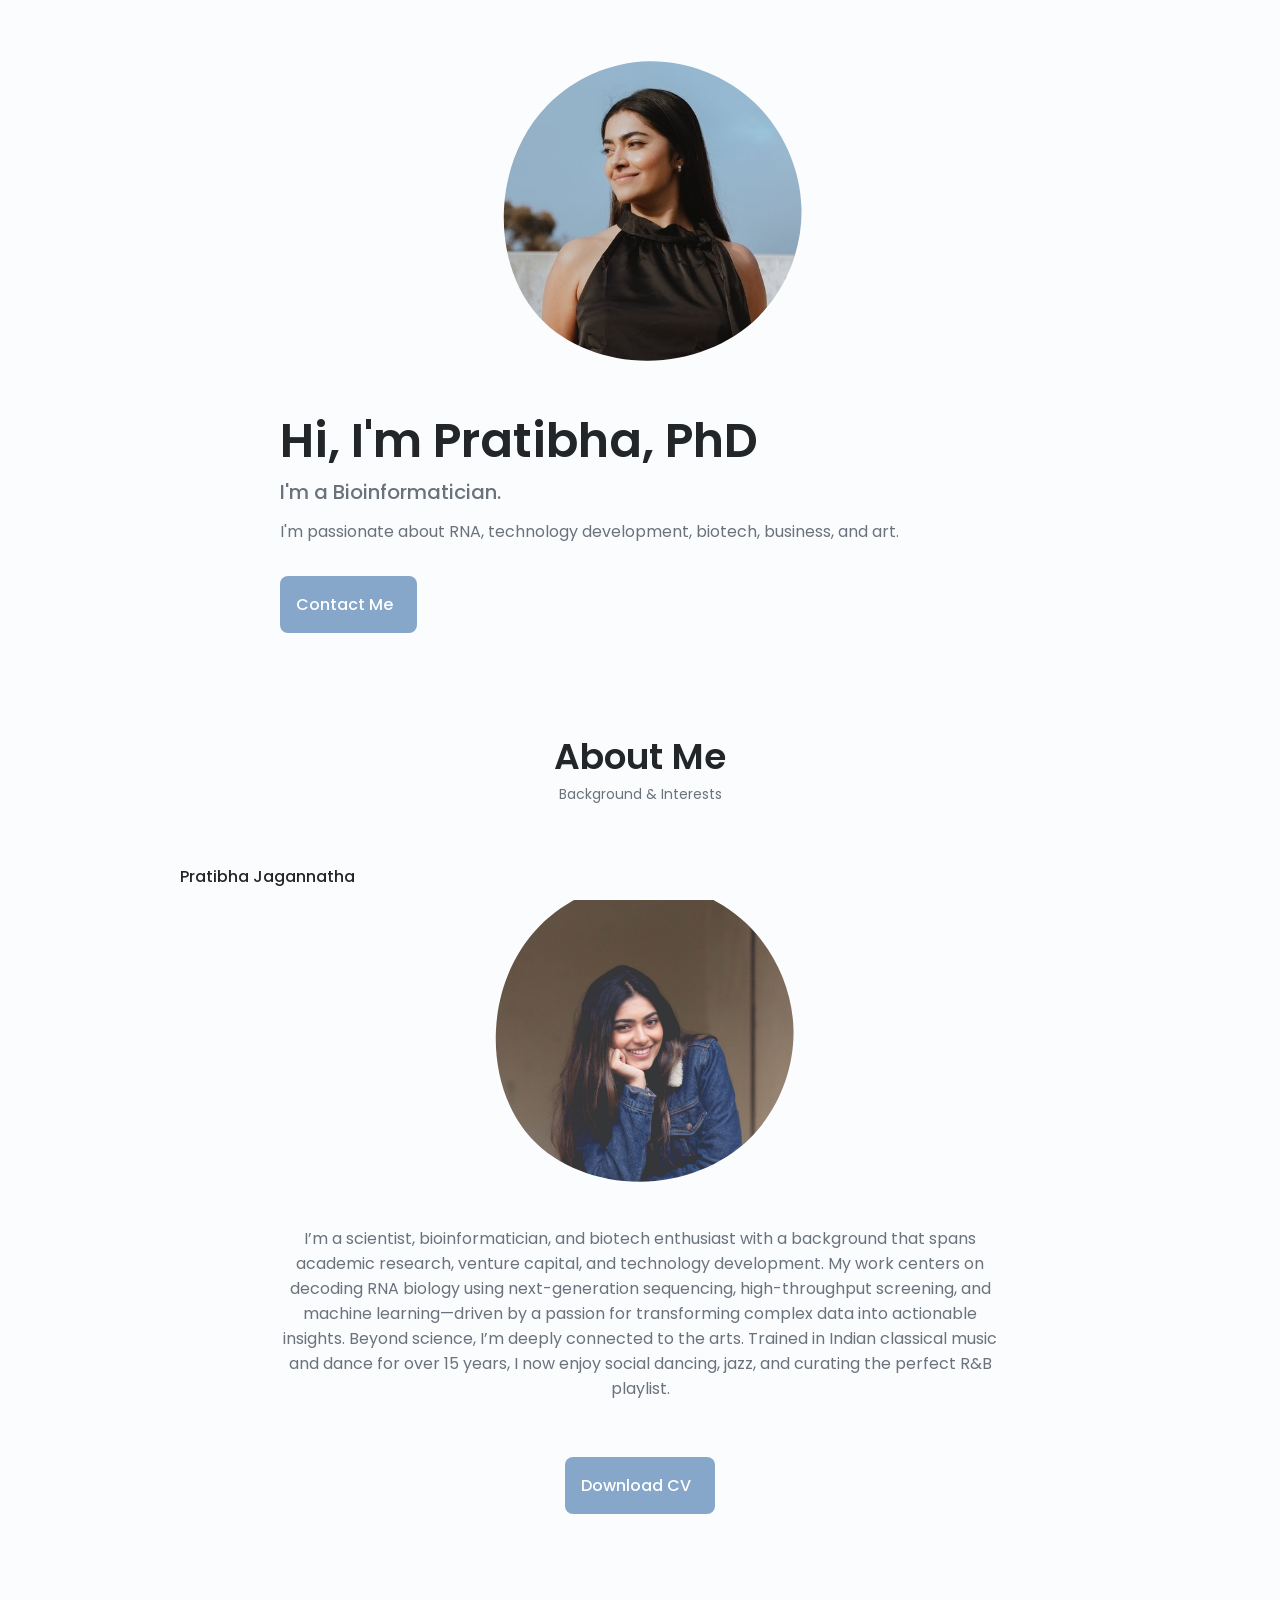
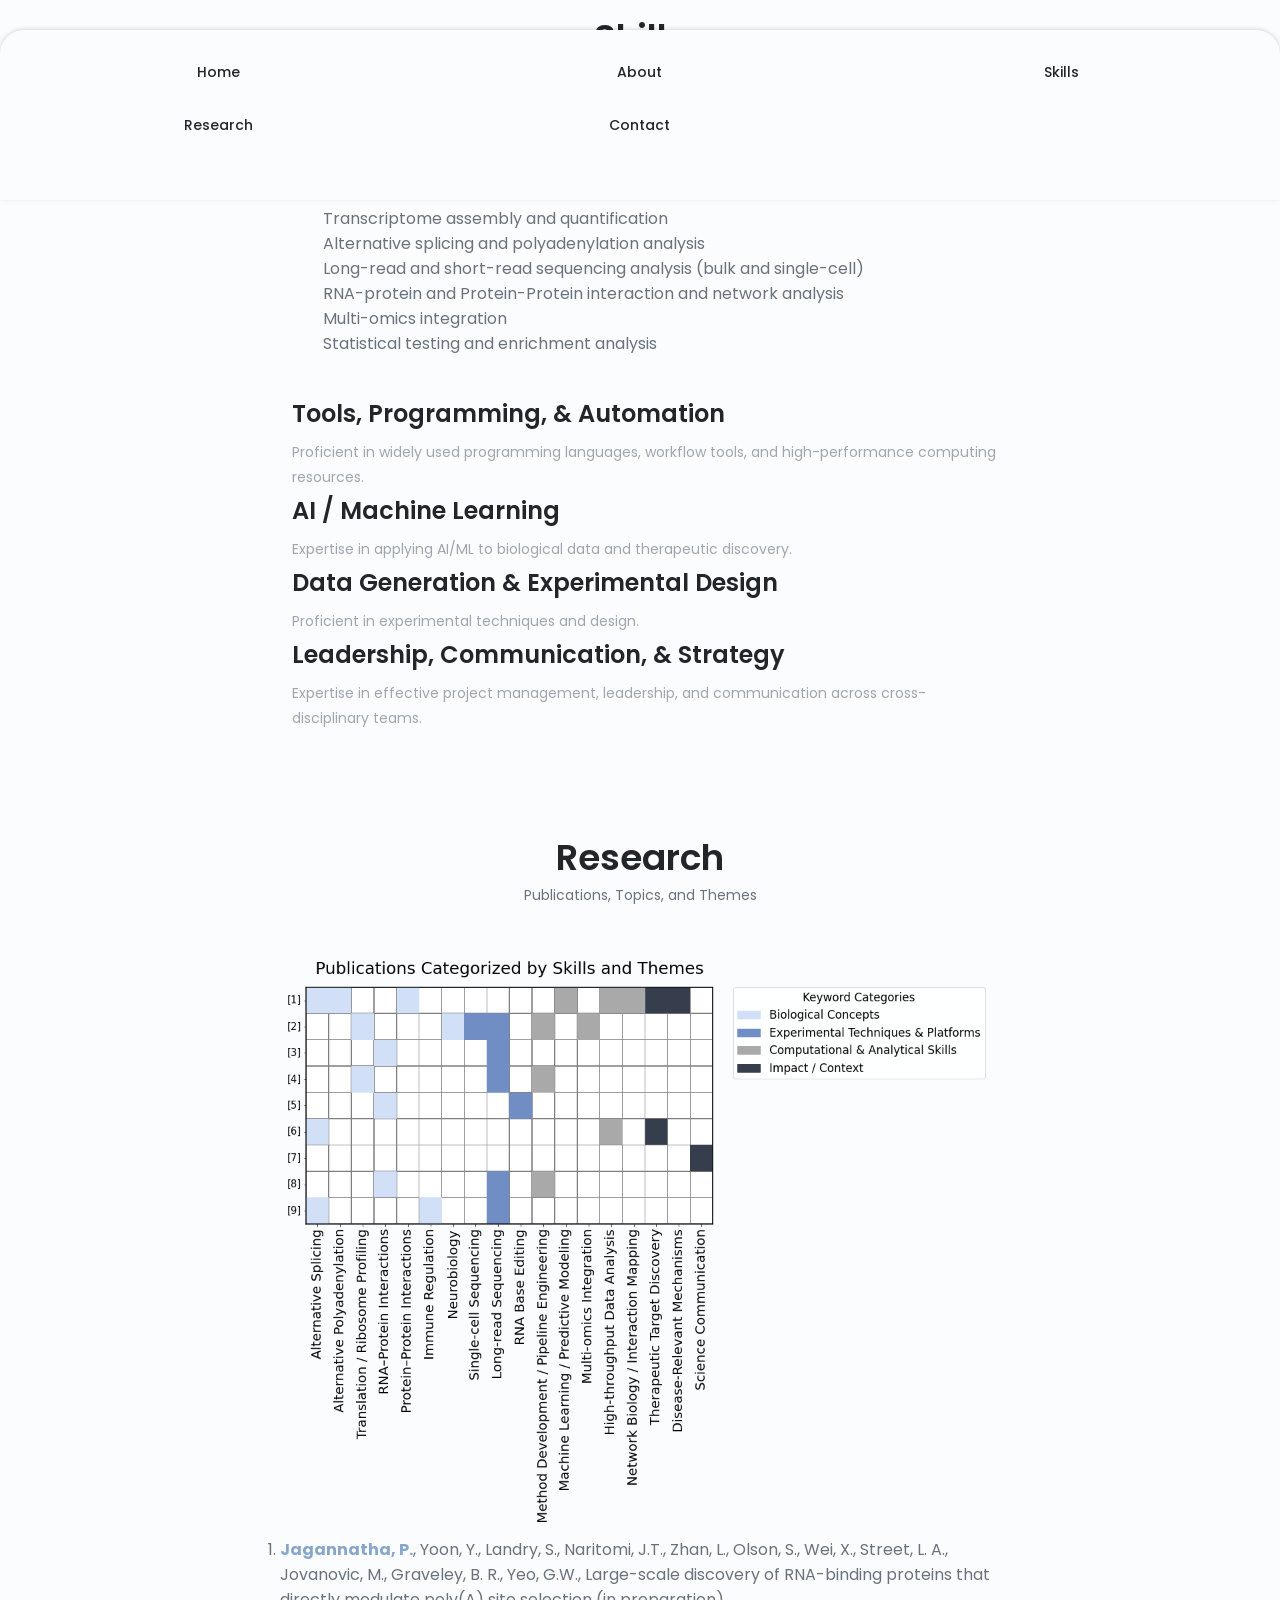
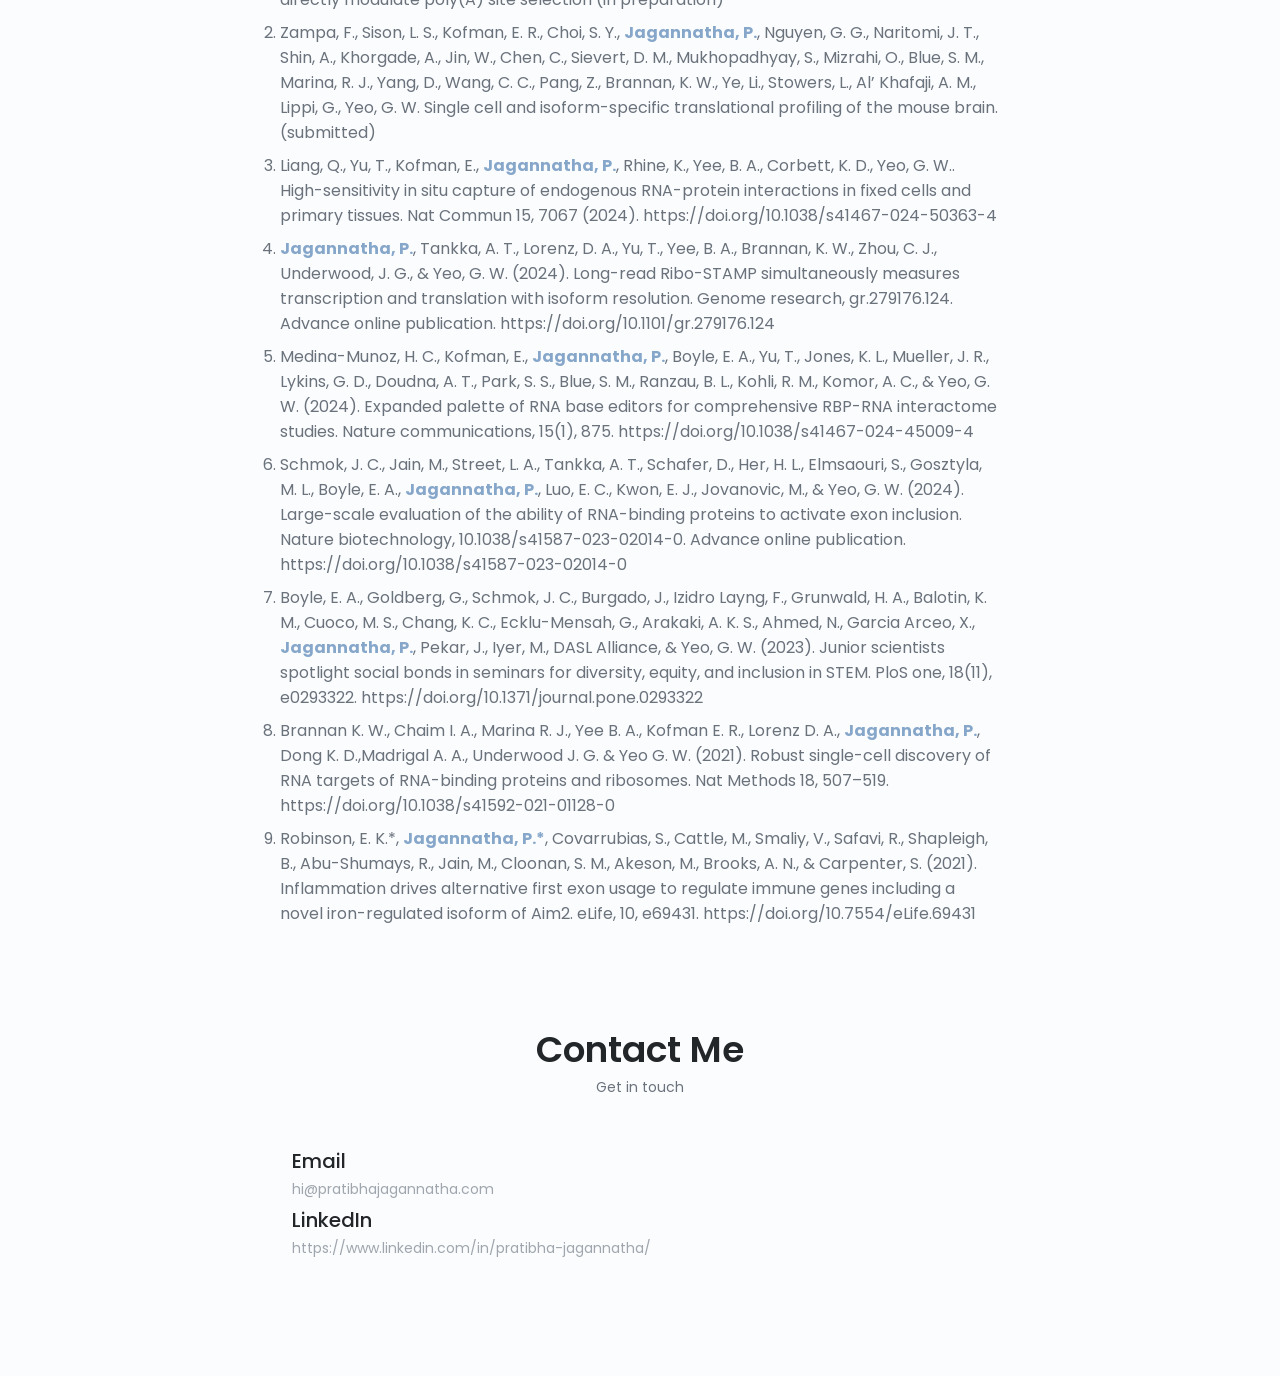
==== commit e10a5ded: "Update index and CSS styles" ====
--- a/index.html
+++ b/index.html
@@ -42,11 +42,11 @@
                                 <i class="uil uil-cell nav__icon"></i> Research
                             </a>
                         </li>
-                        <!-- <li class="nav__item"> -->
-                            <!-- <a href="#contact" class="nav__link"> -->
-                                <!-- <i class="uil uil-envelope nav__icon"></i> Contact -->
-                            <!-- </a> -->
-                        <!-- </li> -->
+                        <li class="nav__item">
+                            <a href="#contact" class="nav__link">
+                                <i class="uil uil-envelope nav__icon"></i> Contact
+                            </a>
+                        </li>
                     </ul>
                     <i class="uil uil-times nav__close" id="nav-close"></i>
                 </div>
@@ -108,9 +108,9 @@
                             <h1 class="home__title">Hi, I'm Pratibha, PhD</h1>
                             <h3 class="home__subtitle">I'm a Bioinformatician.</h3>
                             <p class="home__description">I'm passionate about RNA, technology development, biotech, business, and art.</p>
-                            <!-- <a href="#contact" class="button button--flex"> -->
-                                <!-- Contact Me <i class="uil uil-message button__icon"></i> -->
-                            <!-- </a> -->
+                            <a href="#contact" class="button button--flex">
+                                Contact Me <i class="uil uil-message button__icon"></i>
+                            </a>
                         </div>
                     </div>
 
@@ -374,24 +374,68 @@
             </section>
 
             <!--==================== PROJECT IN MIND ====================-->
-            <section class="project section">
-
-            </section>
+            <!-- <section class="project section"> -->
+
+            <!-- </section> -->
 
             <!--==================== TESTIMONIAL ====================-->
-            <section class="testimonial section">
+            <!-- <section class="testimonial section"> -->
                 
-            </section>
+            <!-- </section> -->
 
             <!--==================== CONTACT ME ====================-->
             <section class="contact section" id="contact">
+                <h2 class="section__title">Contact Me</h2>
+                <span class="section__subtitle">Get in touch</span>
+
+                <div class="contact__container container grid">
+                    <div>
+                        <div class="contact__information">
+                            <i class="uil uil-envelope contact__icon"></i>
+                            <div>
+                                <h3 class="contact__title">Email</h3>
+                                <span class="contact__subtitle">hi@pratibhajagannatha.com</span>
+                            </div>
+                        </div>
+                        <div class="contact__information">
+                            <i class="uil uil-linkedin contact__icon"></i>
+                            <div>
+                                <h3 class="contact__title">LinkedIn</h3>
+                                <span class="contact__subtitle">https://www.linkedin.com/in/pratibha-jagannatha/</span>
+                            </div>
+                        </div>
+                    </div>
+                    <!-- <form action="" class="contact__form grid"> -->
+                        <!-- <div class="contact__inputs grid"> -->
+                            <!-- <div class="contact__content"> -->
+                                <!-- <label for="" class="contact__label">Name</label> -->
+                                <!-- <input type="text" class="contact__input"> -->
+                            <!-- </div> -->
+                            <!-- <div class="contact__content"> -->
+                                <!-- <label for="" class="contact__label">Email</label> -->
+                                <!-- <input type="email" class="contact__input"> -->
+                            <!-- </div> -->
+                            <!-- <div class="contact__content"> -->
+                                <!-- <label for="" class="contact__label">Message</label> -->
+                                <!-- <textarea name="" id="" cols="0" rows="7" class="contact__input"></textarea> -->
+                            <!-- </div> -->
+                            <!-- <div> -->
+                                <!-- <a href="" class="button button--flex"> -->
+                                    <!-- Send Message -->
+                                    <!-- <i class="uil uil-message button__icon"></i> -->
+
+                                <!-- </a> -->
+                            <!-- </div> -->
+                        <!-- </div> -->
+                    <!-- </form> -->
+                </div>
 
             </section>
         </main>
 
         <!--==================== FOOTER ====================-->
-        <footer class="footer">
-        </footer>
+        <!-- <footer class="footer"> -->
+        <!-- </footer> -->
         
         <!--==================== SCROLL TOP ====================-->
         
--- a/assets/css/styles.css
+++ b/assets/css/styles.css
@@ -498,7 +498,6 @@
   margin: 0 auto;
   padding-left: var(--mb-1-5);
   padding-right: var(--mb-1-5);
-
 }
 
 .portfolio__allpubs strong {
@@ -546,6 +545,54 @@
 
 /*==================== CONTACT ME ====================*/
 
+.contact__container{
+  row-gap: 3rem;
+}
+
+.contact__information{
+  display: flex;
+  margin-bottom: var(--mb-0-25);
+}
+
+.contact__icon{
+  font-size: 2rem;
+  color: var(--first-color);
+  margin-right: var(--mb-0-75);
+}
+
+.contact__title{
+  font-size: var(--h3-font-size);
+  font-weight: var(--font-medium);
+}
+
+.contact__subtitle{
+  font-size: var(--small-font-size);
+  color: var(--text-color-light);
+}
+
+.contact__content{
+  background-color: var(--input-color);
+  border-radius: .5rem;
+  padding: .75rem 1rem .25rem;
+}
+
+.contact__label{
+  font-size: var(--smaller-font-size);
+  color: var(--title-color);
+}
+
+.contact__input{
+  width: 100%;
+  background-color: var(--input-color);
+  color: var(--text-color);
+  font-family: var(--body-font);
+  font-size: var(--normal-font-size);
+  border: none;
+  outline: none;
+  padding: .25rem .5rem .5rem 0;
+}
+
+
 
 /*==================== FOOTER ====================*/
 
